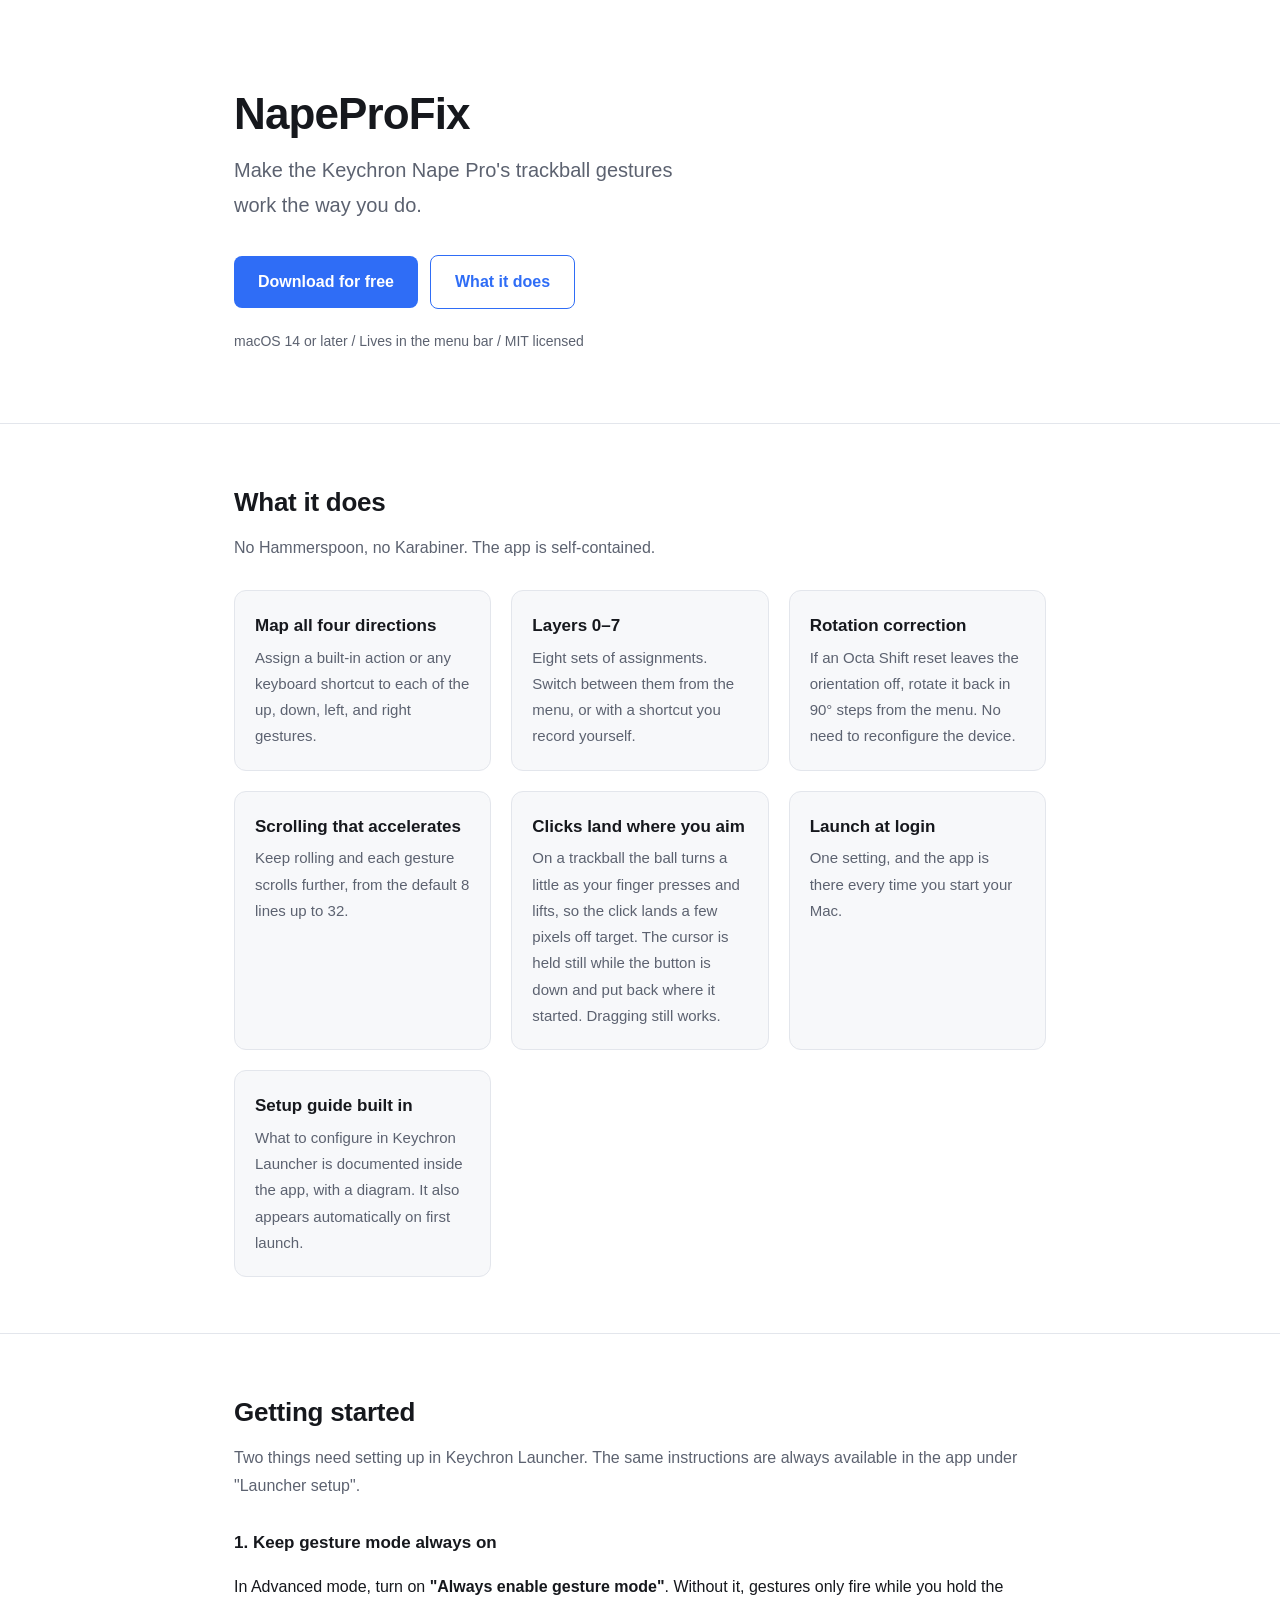
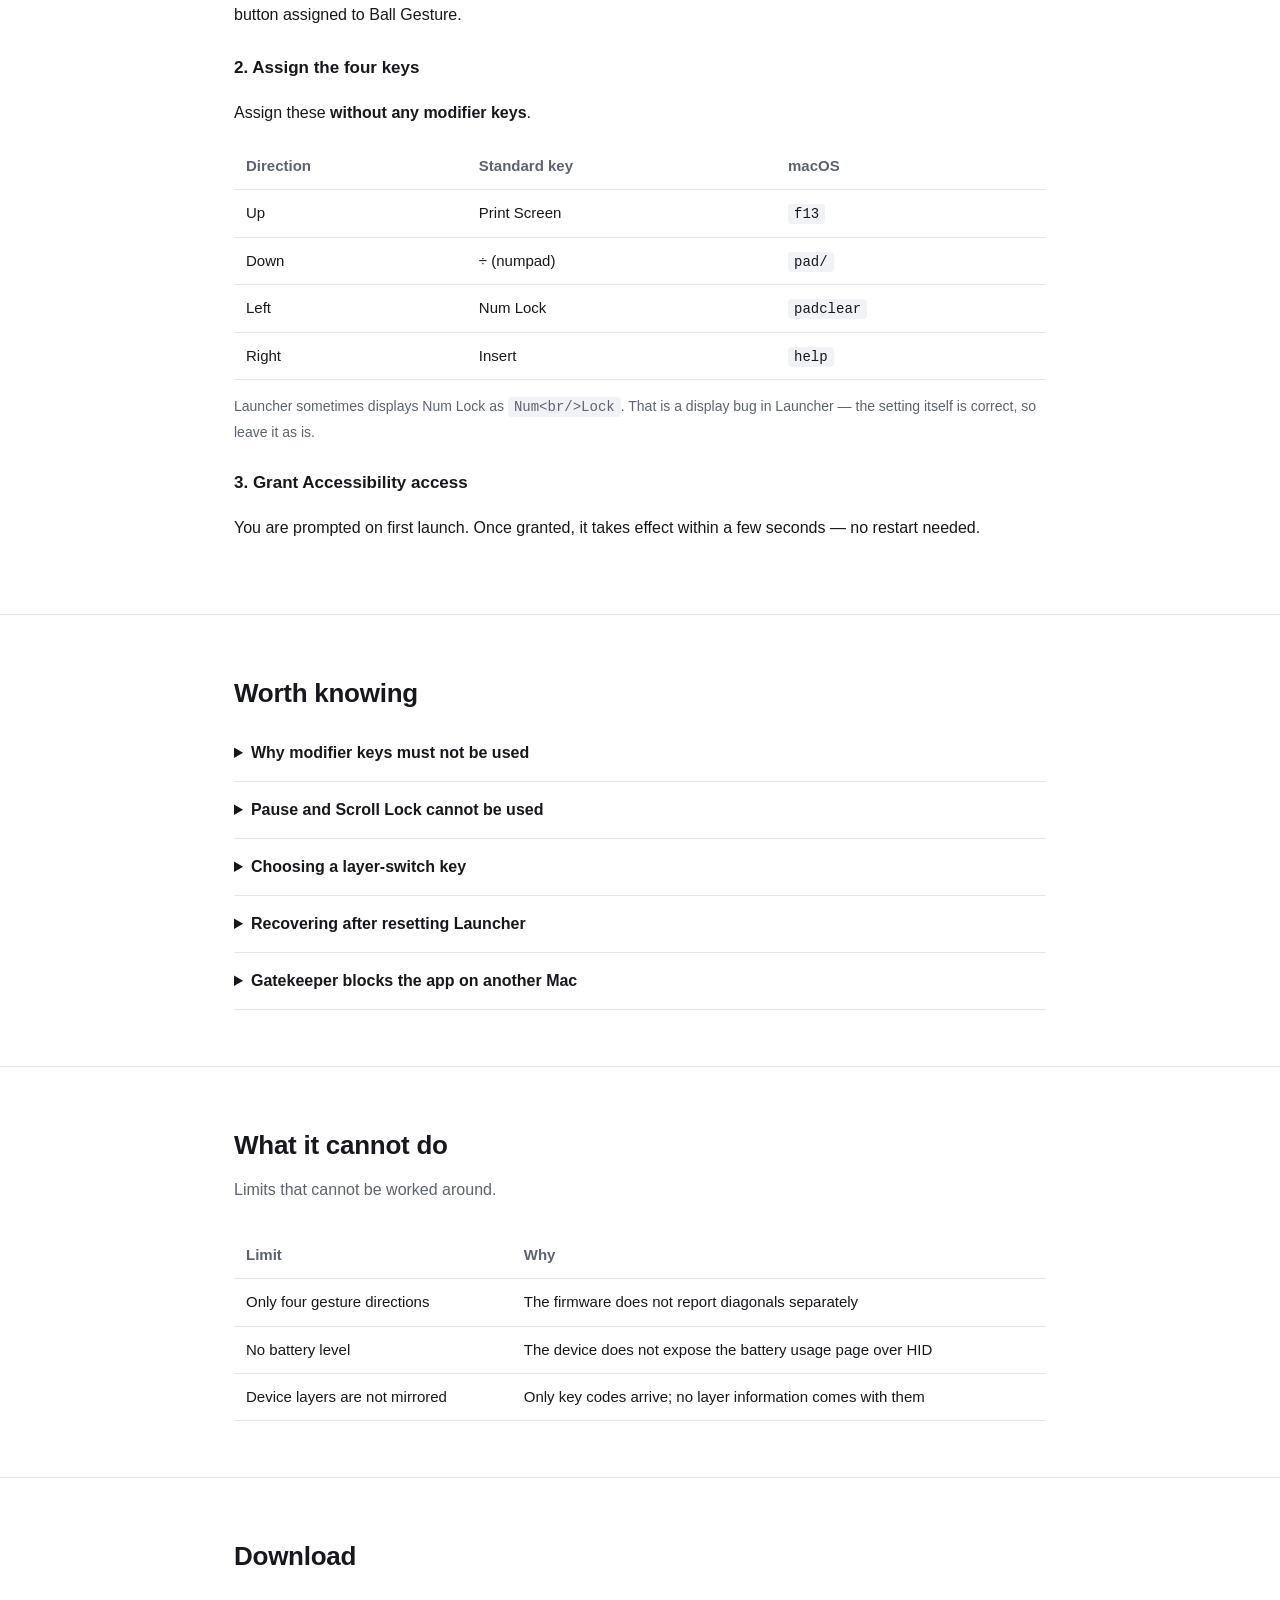
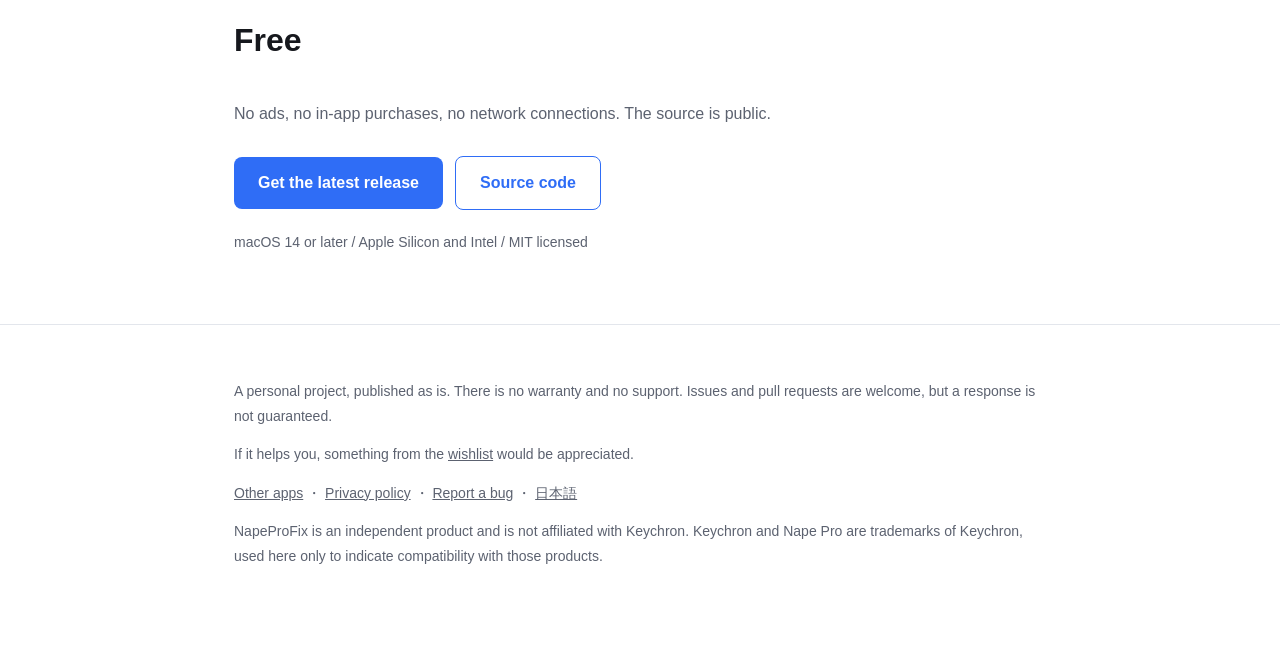
==== docs/index.en.html @ ab853819 "製品ページに クリック位置のズレ防止 を載せる Co-Authored-By: Claude Opus 5 <noreply@anthropic.com>" ====
<!doctype html>
<html lang="en">
<head>
<meta charset="utf-8">
<meta name="viewport" content="width=device-width, initial-scale=1">
<title>NapeProFix — Customize the trackball gestures on the Keychron Nape Pro</title>
<meta name="description" content="A macOS menu bar app that maps the Keychron Nape Pro's four trackball gestures to built-in actions or any keyboard shortcut. No Hammerspoon, no Karabiner. Free, ad-free, and makes no network connections.">
<link rel="canonical" href="https://napeprofix.gigowat.com/index.en.html">
<link rel="alternate" hreflang="ja" href="https://napeprofix.gigowat.com/index.ja.html">
<link rel="alternate" hreflang="en" href="https://napeprofix.gigowat.com/index.en.html">
<meta property="og:type" content="website">
<meta property="og:site_name" content="NapeProFix">
<meta property="og:title" content="NapeProFix — Customize the trackball gestures on the Keychron Nape Pro">
<meta property="og:description" content="A macOS menu bar app that maps the four trackball gestures to built-in actions or any keyboard shortcut. Self-contained.">
<meta property="og:url" content="https://napeprofix.gigowat.com/index.en.html">
<meta property="og:locale" content="en_US">
<meta name="twitter:card" content="summary">
<link rel="stylesheet" href="style.css">
</head>
<body>

<header>
  <div class="wrap">
    <h1>NapeProFix</h1>
    <p class="tagline">Make the Keychron Nape Pro's trackball gestures<br>work the way you do.</p>
    <div class="cta">
      <a class="button" href="https://github.com/jprabadi-ship-it/NapeProFix/releases/latest">Download for free</a>
      <a class="button secondary" href="#features">What it does</a>
    </div>
    <p class="note" style="margin-top:20px">macOS 14 or later / Lives in the menu bar / MIT licensed</p>
  </div>
</header>

<section id="features">
  <div class="wrap">
    <h2>What it does</h2>
    <p class="lede">No Hammerspoon, no Karabiner. The app is self-contained.</p>
    <div class="grid">
      <div class="card">
        <h3>Map all four directions</h3>
        <p>Assign a built-in action or any keyboard shortcut to each of the up, down, left, and right gestures.</p>
      </div>
      <div class="card">
        <h3>Layers 0–7</h3>
        <p>Eight sets of assignments. Switch between them from the menu, or with a shortcut you record yourself.</p>
      </div>
      <div class="card">
        <h3>Rotation correction</h3>
        <p>If an Octa Shift reset leaves the orientation off, rotate it back in 90° steps from the menu. No need to reconfigure the device.</p>
      </div>
      <div class="card">
        <h3>Scrolling that accelerates</h3>
        <p>Keep rolling and each gesture scrolls further, from the default 8 lines up to 32.</p>
      </div>
      <div class="card">
        <h3>Clicks land where you aim</h3>
        <p>On a trackball the ball turns a little as your finger presses and lifts, so the click lands a few pixels off target. The cursor is held still while the button is down and put back where it started. Dragging still works.</p>
      </div>
      <div class="card">
        <h3>Launch at login</h3>
        <p>One setting, and the app is there every time you start your Mac.</p>
      </div>
      <div class="card">
        <h3>Setup guide built in</h3>
        <p>What to configure in Keychron Launcher is documented inside the app, with a diagram. It also appears automatically on first launch.</p>
      </div>
    </div>
  </div>
</section>

<section id="setup">
  <div class="wrap">
    <h2>Getting started</h2>
    <p class="lede">Two things need setting up in Keychron Launcher. The same instructions are always available in the app under "Launcher setup".</p>

    <h3 style="margin-top:24px">1. Keep gesture mode always on</h3>
    <p>In Advanced mode, turn on <strong>"Always enable gesture mode"</strong>. Without it, gestures only fire while you hold the button assigned to Ball Gesture.</p>

    <h3 style="margin-top:24px">2. Assign the four keys</h3>
    <p>Assign these <strong>without any modifier keys</strong>.</p>
    <table>
      <tr><th>Direction</th><th>Standard key</th><th>macOS</th></tr>
      <tr><td>Up</td><td>Print Screen</td><td><code>f13</code></td></tr>
      <tr><td>Down</td><td>÷ (numpad)</td><td><code>pad/</code></td></tr>
      <tr><td>Left</td><td>Num Lock</td><td><code>padclear</code></td></tr>
      <tr><td>Right</td><td>Insert</td><td><code>help</code></td></tr>
    </table>
    <p class="note">Launcher sometimes displays Num Lock as <code>Num&lt;br/&gt;Lock</code>. That is a display bug in Launcher — the setting itself is correct, so leave it as is.</p>

    <h3 style="margin-top:24px">3. Grant Accessibility access</h3>
    <p>You are prompted on first launch. Once granted, it takes effect within a few seconds — no restart needed.</p>
  </div>
</section>

<section id="notes">
  <div class="wrap">
    <h2>Worth knowing</h2>

    <details>
      <summary>Why modifier keys must not be used</summary>
      <p>When Launcher adds a modifier, that modifier is fully pressed and released on every single gesture. Roll continuously and it behaves like Option being hammered, which makes apps misfire.</p>
      <p>The app cannot work around this. <code>flagsChanged</code> arrives before the character key, so at that moment there is no way to tell a gesture from ordinary typing, and the device cannot be identified either. The four keys above do not exist on a Mac keyboard and do nothing when pressed on their own, which is what makes them safe to use unmodified.</p>
    </details>

    <details>
      <summary>Pause and Scroll Lock cannot be used</summary>
      <p>Pause has no key code on macOS and the event disappears entirely. Scroll Lock becomes F14, which the system consumes at a low level as brightness-down on older Mac keyboards, so no app can intercept it.</p>
    </details>

    <details>
      <summary>Choosing a layer-switch key</summary>
      <p>The app cannot tell which device input came from — the event tap carries no device information. A key you register behaves the same when pressed on your keyboard directly, and that key becomes unavailable to other apps.</p>
      <p>So you have to pick a key you are willing to give up system-wide. Numpad keys such as <code>×</code> collide on a Mac with a numeric keypad; <code>⌃⌥</code> plus a letter may collide with other apps' shortcuts.</p>
      <p>The "modifier pressed on every gesture" problem is specific to gestures, which fire repeatedly as you roll. A button press happens once, so modifiers are fine for layer switching.</p>
    </details>

    <details>
      <summary>Recovering after resetting Launcher</summary>
      <p>A reset clears the gesture key assignments — and also returns the Octa Shift rotation to its default. Restoring only the keys leaves the orientation off.</p>
      <p>Rotation exists on both the device and the app, so changing one alone always leaves them mismatched. After restoring the keys, choose "Reset to 0°" in the app menu, and if it is still off, "Rotate 90°".</p>
    </details>

    <details>
      <summary>Gatekeeper blocks the app on another Mac</summary>
      <p>The app is not notarized. On macOS 15 and later, right-click → Open no longer works around this. Open System Settings → Privacy &amp; Security and press "Open Anyway" near the bottom.</p>
    </details>
  </div>
</section>

<section id="limits">
  <div class="wrap">
    <h2>What it cannot do</h2>
    <p class="lede">Limits that cannot be worked around.</p>
    <table>
      <tr><th>Limit</th><th>Why</th></tr>
      <tr><td>Only four gesture directions</td><td>The firmware does not report diagonals separately</td></tr>
      <tr><td>No battery level</td><td>The device does not expose the battery usage page over HID</td></tr>
      <tr><td>Device layers are not mirrored</td><td>Only key codes arrive; no layer information comes with them</td></tr>
    </table>
  </div>
</section>

<section id="download">
  <div class="wrap">
    <h2>Download</h2>
    <p class="price">Free</p>
    <p class="lede">No ads, no in-app purchases, no network connections. The source is public.</p>
    <div class="cta">
      <a class="button" href="https://github.com/jprabadi-ship-it/NapeProFix/releases/latest">Get the latest release</a>
      <a class="button secondary" href="https://github.com/jprabadi-ship-it/NapeProFix">Source code</a>
    </div>
    <p class="note" style="margin-top:20px">macOS 14 or later / Apple Silicon and Intel / MIT licensed</p>
  </div>
</section>

<footer>
  <div class="wrap">
    <p>
      A personal project, published as is. There is no warranty and no support.
      Issues and pull requests are welcome, but a response is not guaranteed.
    </p>
    <p>
      If it helps you, something from the <a href="https://www.amazon.co.jp/hz/wishlist/ls/WFRWJC8J65NF">wishlist</a> would be appreciated.
    </p>
    <p>
      <a href="https://gigowat.com/">Other apps</a> ・
      <a href="privacy.en.html">Privacy policy</a> ・
      <a href="https://github.com/jprabadi-ship-it/NapeProFix/issues">Report a bug</a> ・
      <a href="index.ja.html">日本語</a>
    </p>
    <p class="note">
      NapeProFix is an independent product and is not affiliated with Keychron.
      Keychron and Nape Pro are trademarks of Keychron, used here only to
      indicate compatibility with those products.
    </p>
  </div>
</footer>

</body>
</html>
---- docs/style.css ----
:root {
  --bg: #ffffff; --fg: #16181d; --muted: #5c6270; --line: #e3e6ec;
  --accent: #2f6df6; --card: #f7f8fa; --code: #f0f2f6;
}
@media (prefers-color-scheme: dark) {
  :root {
    --bg: #0f1115; --fg: #e8eaf0; --muted: #9aa2b1; --line: #262a33;
    --accent: #6f9bff; --card: #161a21; --code: #1b1f27;
  }
}
* { box-sizing: border-box; }
body {
  margin: 0; background: var(--bg); color: var(--fg);
  font: 16px/1.75 -apple-system, BlinkMacSystemFont, "Hiragino Sans", "Noto Sans JP", "Segoe UI", sans-serif;
  -webkit-font-smoothing: antialiased;
}
.wrap { max-width: 860px; margin: 0 auto; padding: 0 24px; }
header { padding: 88px 0 56px; border-bottom: 1px solid var(--line); }
h1 { font-size: 44px; line-height: 1.2; margin: 0 0 12px; letter-spacing: -0.02em; }
.tagline { font-size: 20px; color: var(--muted); margin: 0 0 32px; }
.cta { display: flex; gap: 12px; flex-wrap: wrap; align-items: center; }
.button {
  display: inline-block; background: var(--accent); color: #fff; text-decoration: none;
  padding: 12px 24px; border-radius: 8px; font-weight: 600;
}
.button.secondary { background: transparent; color: var(--accent); border: 1px solid var(--accent); }
.note { font-size: 14px; color: var(--muted); }
section { padding: 56px 0; border-bottom: 1px solid var(--line); }
h2 { font-size: 26px; margin: 0 0 8px; letter-spacing: -0.01em; }
h3 { font-size: 17px; margin: 0 0 4px; }
.lede { color: var(--muted); margin: 0 0 28px; }
.grid { display: grid; grid-template-columns: repeat(auto-fit, minmax(240px, 1fr)); gap: 20px; }
.card { background: var(--card); border: 1px solid var(--line); border-radius: 12px; padding: 20px; }
.card p { margin: 0; color: var(--muted); font-size: 15px; }
table { width: 100%; border-collapse: collapse; font-size: 15px; }
th, td { text-align: left; padding: 10px 12px; border-bottom: 1px solid var(--line); vertical-align: top; }
th { color: var(--muted); font-weight: 600; }
code { background: var(--code); padding: 2px 6px; border-radius: 4px; font-size: 14px; }
details { border-bottom: 1px solid var(--line); padding: 14px 0; }
details summary { cursor: pointer; font-weight: 600; }
details p { color: var(--muted); margin: 10px 0 0; }
footer { padding: 40px 0 72px; color: var(--muted); font-size: 14px; }
footer a { color: var(--muted); }
a { color: var(--accent); }
.price { font-size: 32px; font-weight: 700; }

/* Long-form pages such as the privacy policy */
.doc { padding: 64px 0 40px; }
.doc h1 { font-size: 34px; }
.doc h2 { font-size: 22px; margin: 40px 0 8px; }
.doc p, .doc li { color: var(--fg); }
.doc table { margin: 16px 0; }
.doc hr { border: 0; border-top: 1px solid var(--line); margin: 40px 0 24px; }
.doc .updated { color: var(--muted); font-size: 14px; margin-top: -4px; }
.back { display: inline-block; margin-bottom: 24px; font-size: 14px; }

@media (max-width: 600px) {
  header { padding: 56px 0 40px; }
  h1 { font-size: 34px; }
  .tagline { font-size: 18px; }
  section { padding: 40px 0; }
}
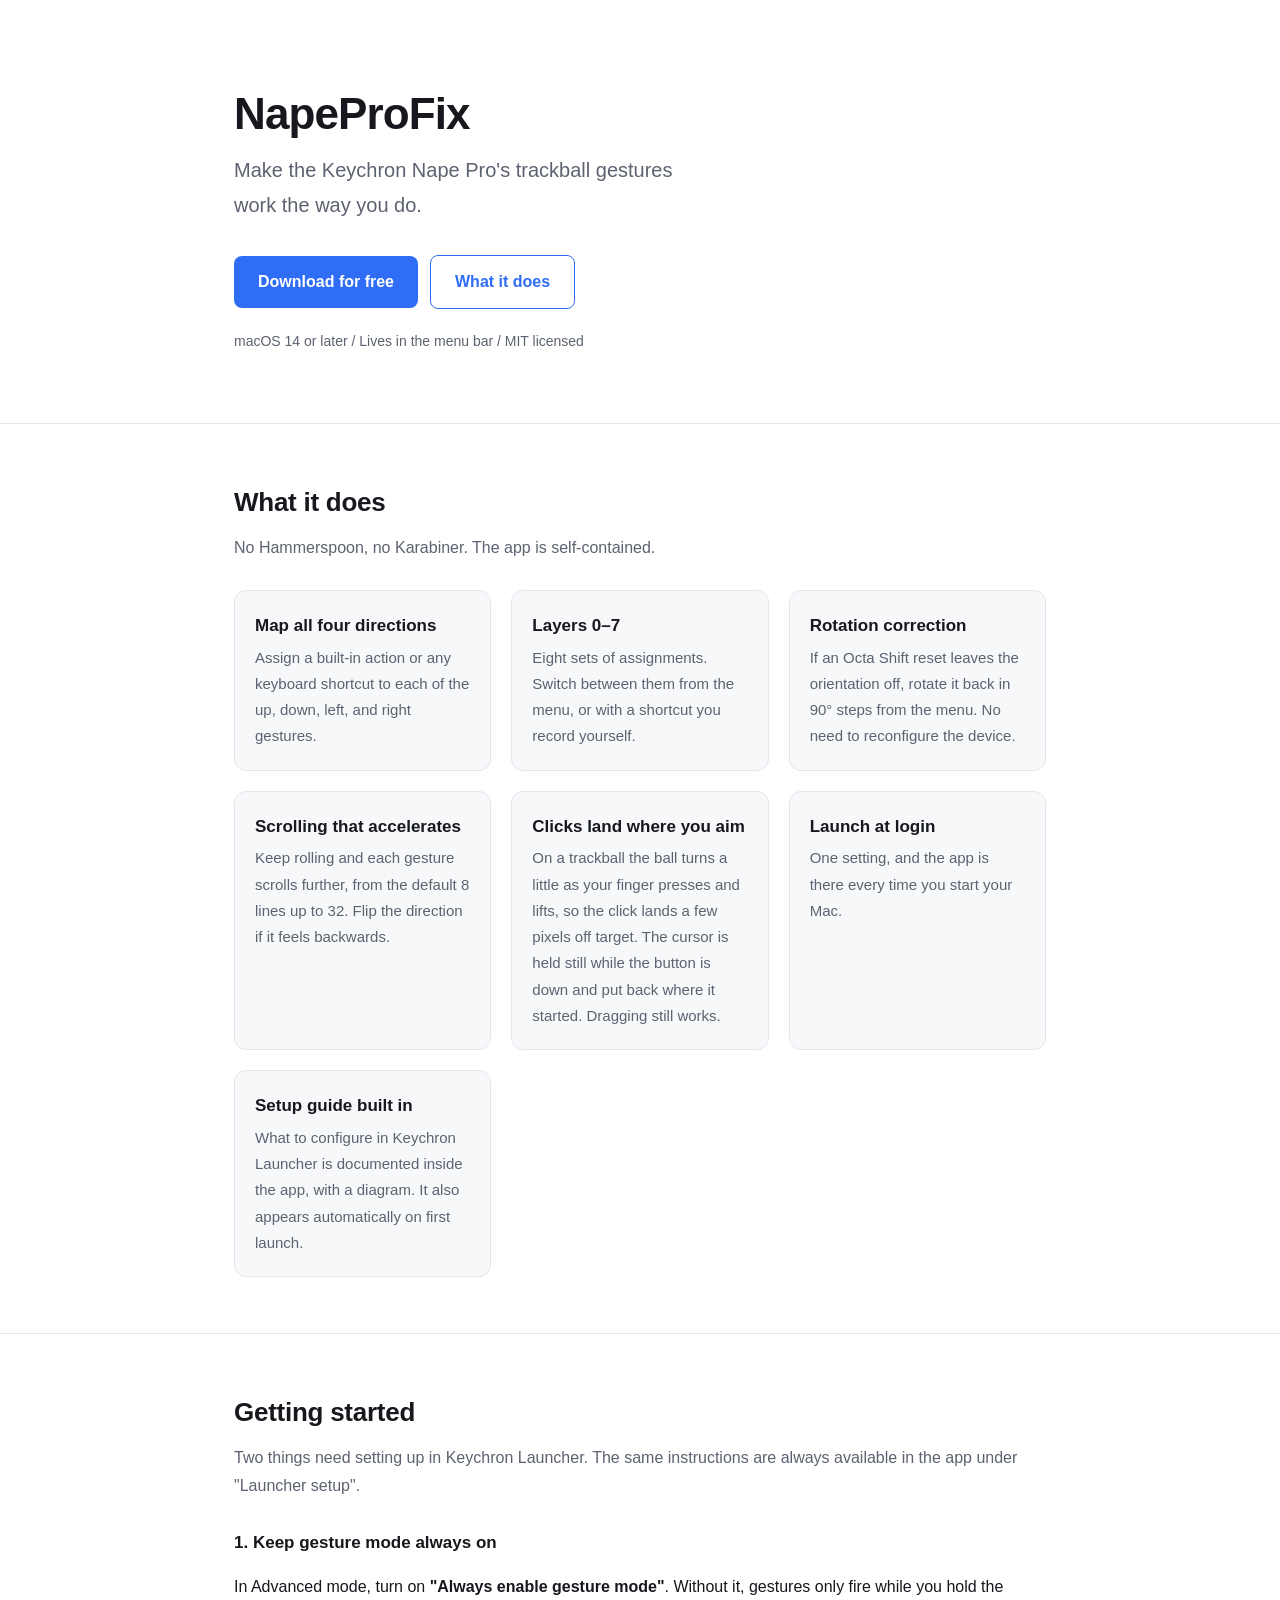
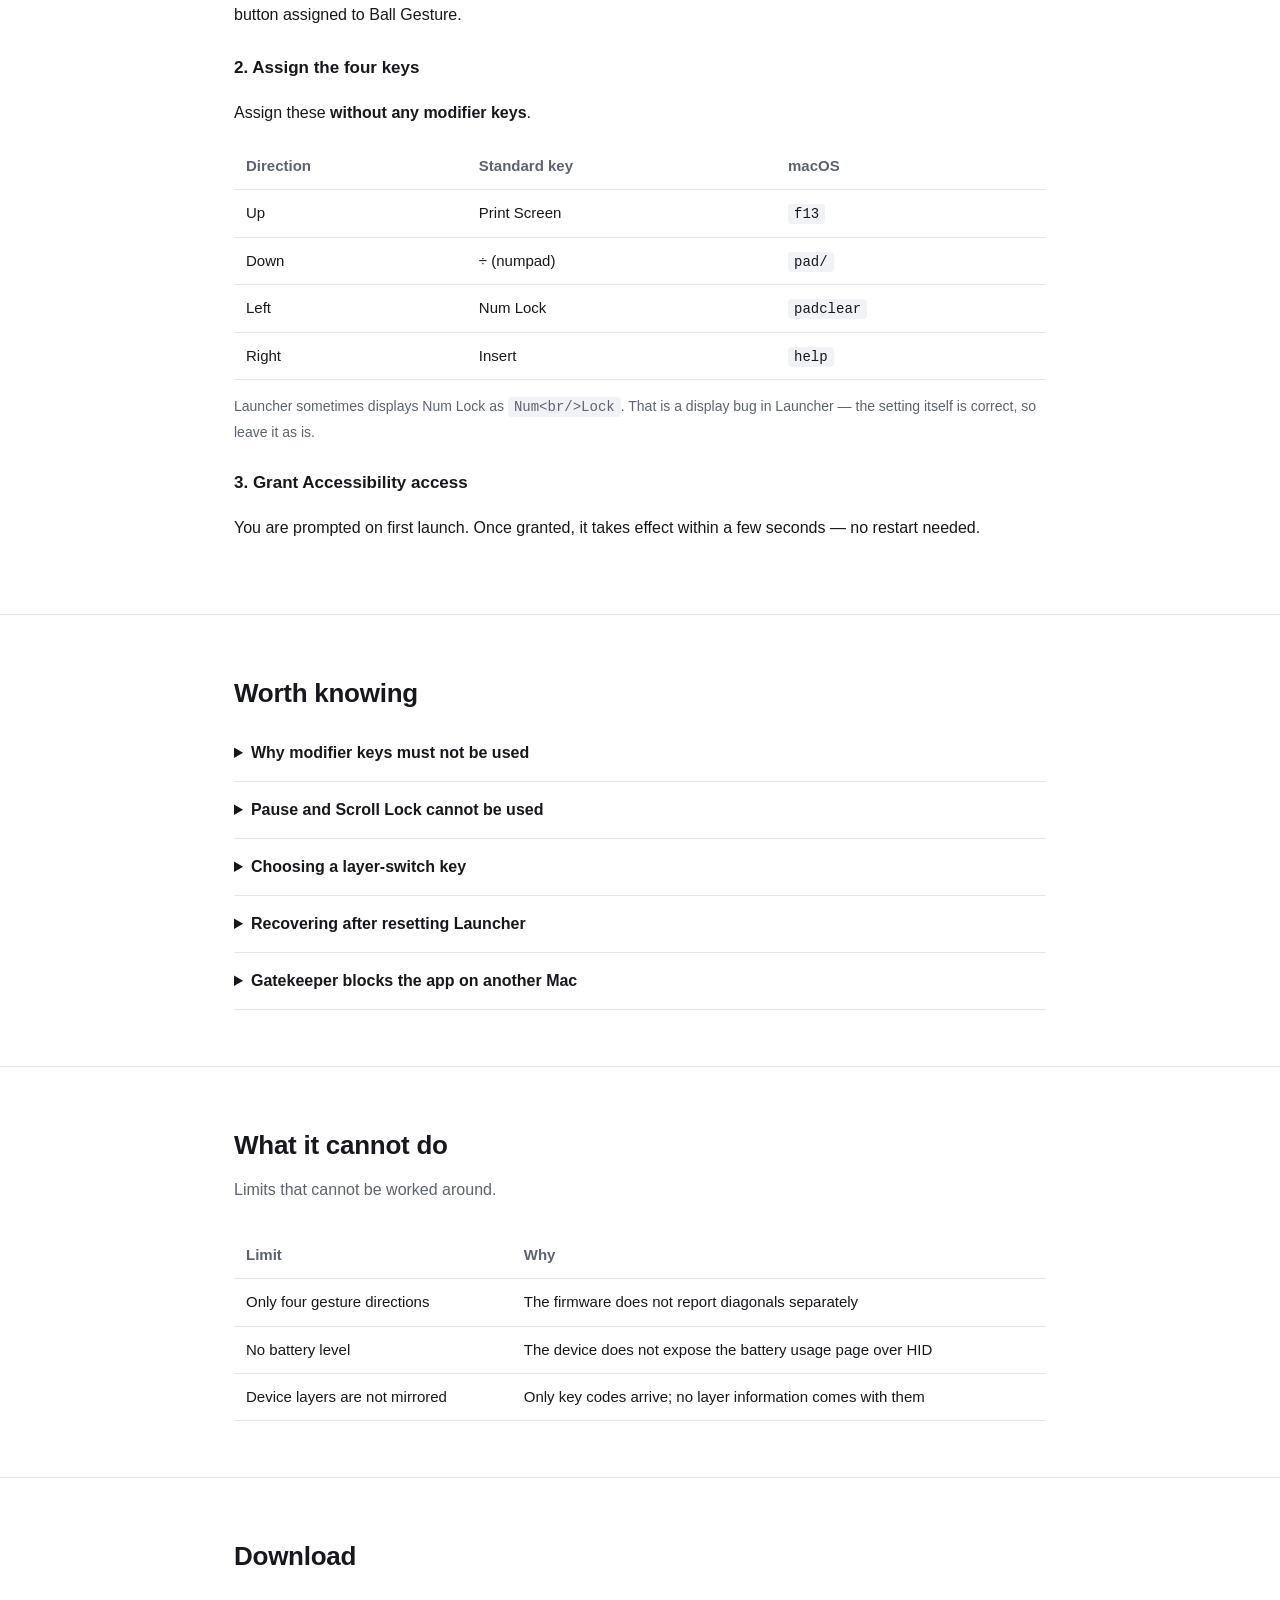
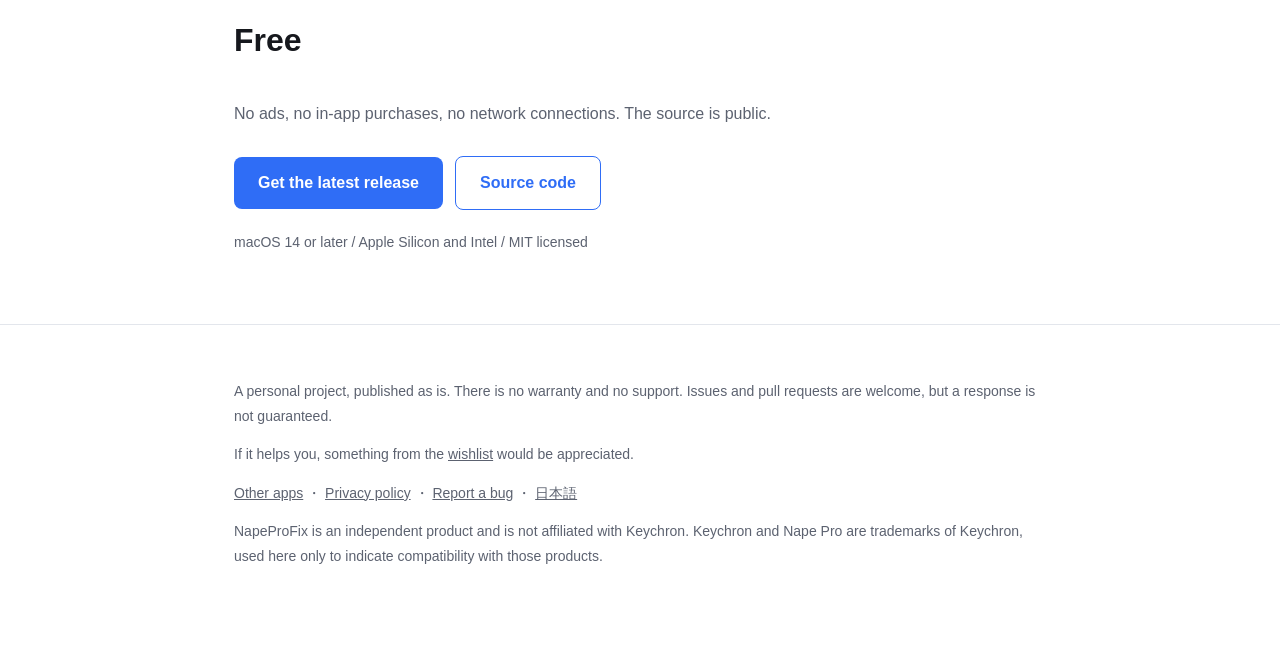
==== commit 0545f107: "スクロールの向きを反転できるようにする (1.2.0) 上に転がして下へ動く場合に、システム全体の設定を変えずに直せるようにする。 このアプリのジェスチャにだけ効くので、macOS のナチュラルなスク" ====
--- a/docs/index.en.html
+++ b/docs/index.en.html
@@ -50,7 +50,7 @@
       </div>
       <div class="card">
         <h3>Scrolling that accelerates</h3>
-        <p>Keep rolling and each gesture scrolls further, from the default 8 lines up to 32.</p>
+        <p>Keep rolling and each gesture scrolls further, from the default 8 lines up to 32. Flip the direction if it feels backwards.</p>
       </div>
       <div class="card">
         <h3>Clicks land where you aim</h3>
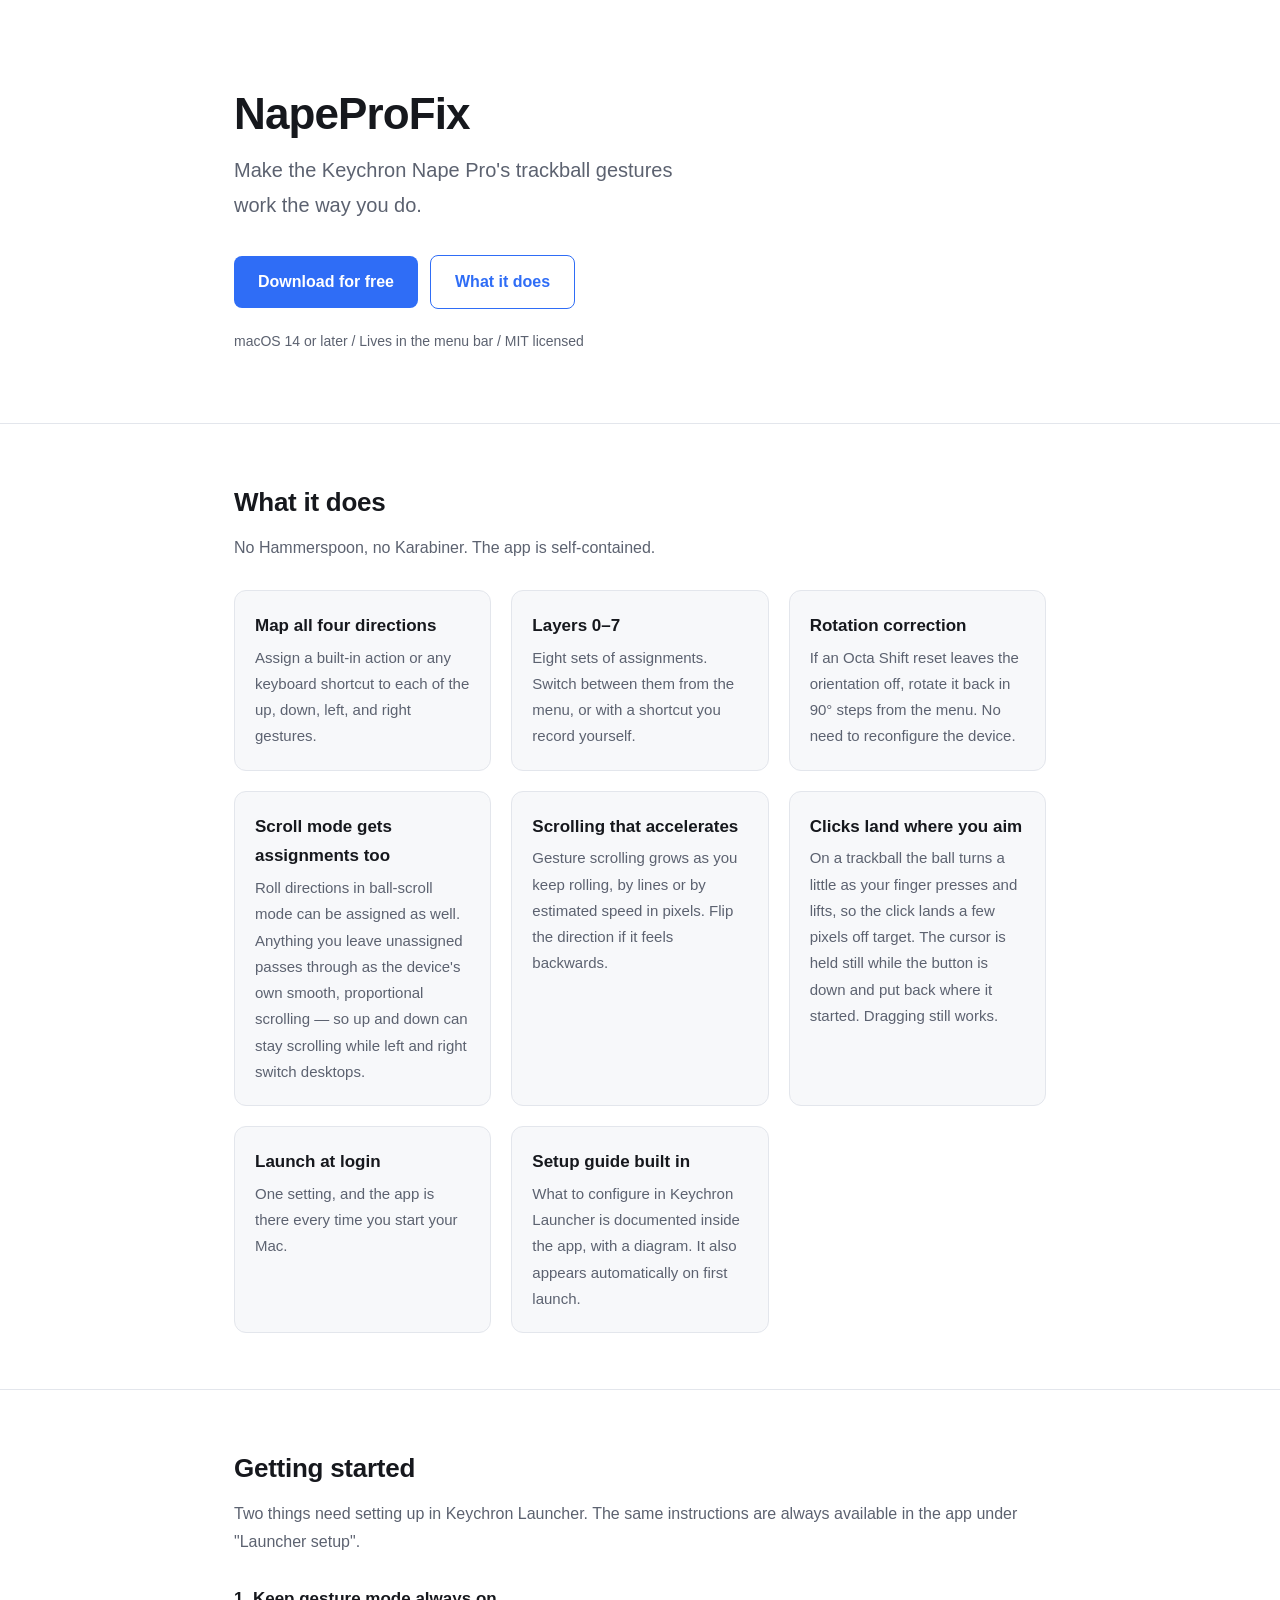
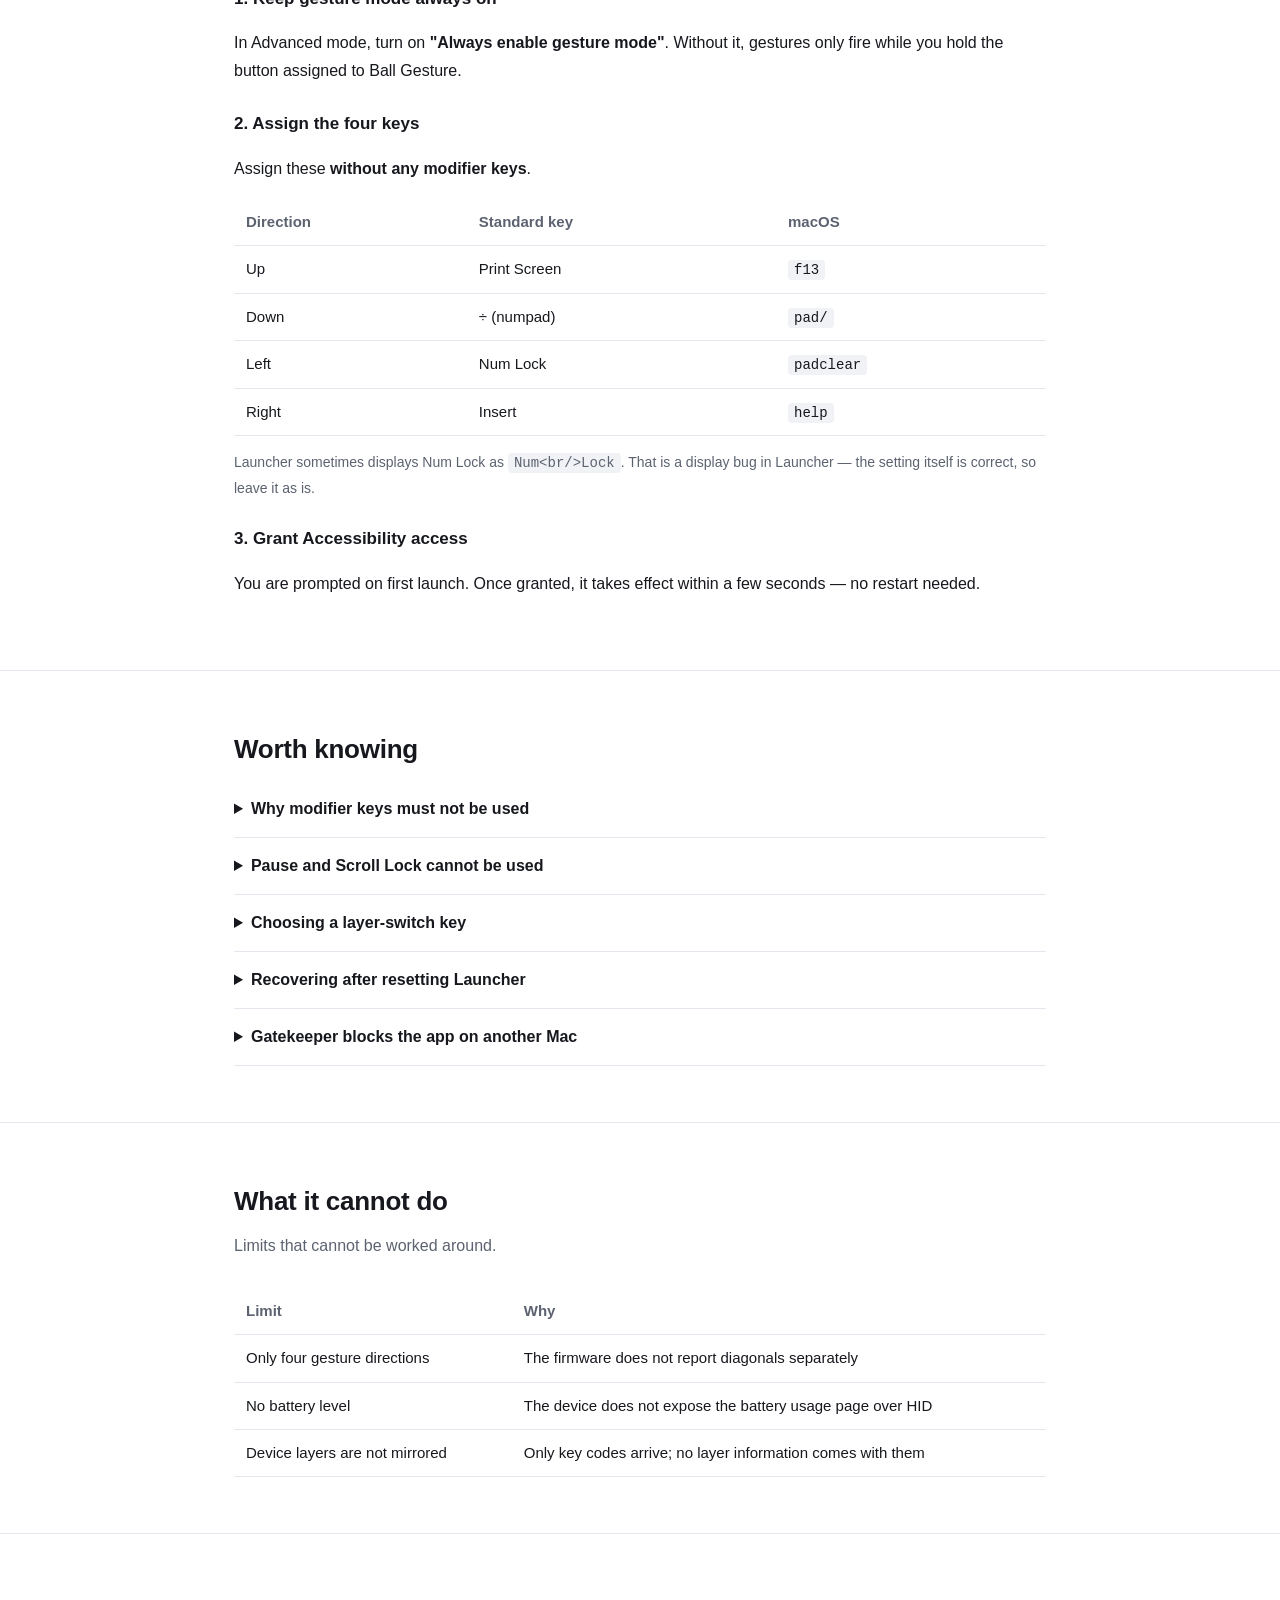
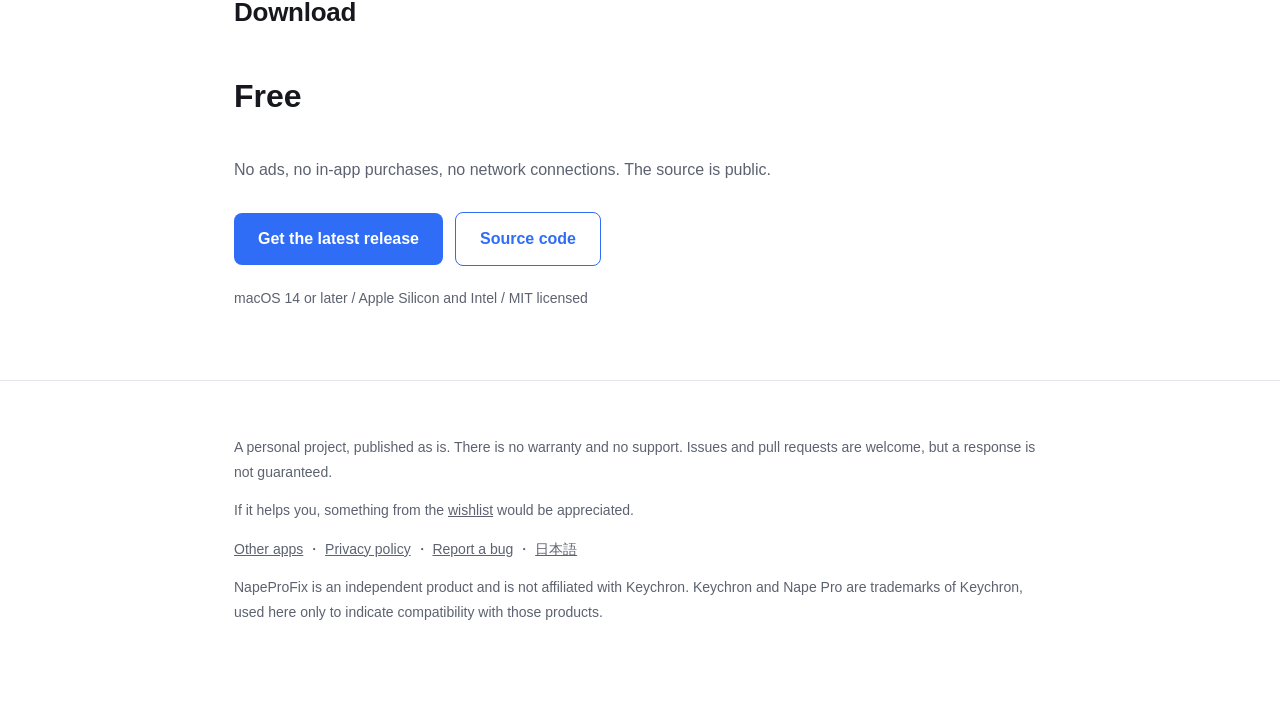
==== commit 2fe89268: "イベント経路のリークを止め、スクロールモードにも割り当てを持たせる (1.5.1) 使い続けるほどポインタが重くなり残像が出ていた。タップ用スレッドで CFRunLoopRun() を直接回すと au" ====
--- a/docs/index.en.html
+++ b/docs/index.en.html
@@ -49,8 +49,12 @@
         <p>If an Octa Shift reset leaves the orientation off, rotate it back in 90° steps from the menu. No need to reconfigure the device.</p>
       </div>
       <div class="card">
+        <h3>Scroll mode gets assignments too</h3>
+        <p>Roll directions in ball-scroll mode can be assigned as well. Anything you leave unassigned passes through as the device's own smooth, proportional scrolling — so up and down can stay scrolling while left and right switch desktops.</p>
+      </div>
+      <div class="card">
         <h3>Scrolling that accelerates</h3>
-        <p>Keep rolling and each gesture scrolls further, from the default 8 lines up to 32. Flip the direction if it feels backwards.</p>
+        <p>Gesture scrolling grows as you keep rolling, by lines or by estimated speed in pixels. Flip the direction if it feels backwards.</p>
       </div>
       <div class="card">
         <h3>Clicks land where you aim</h3>
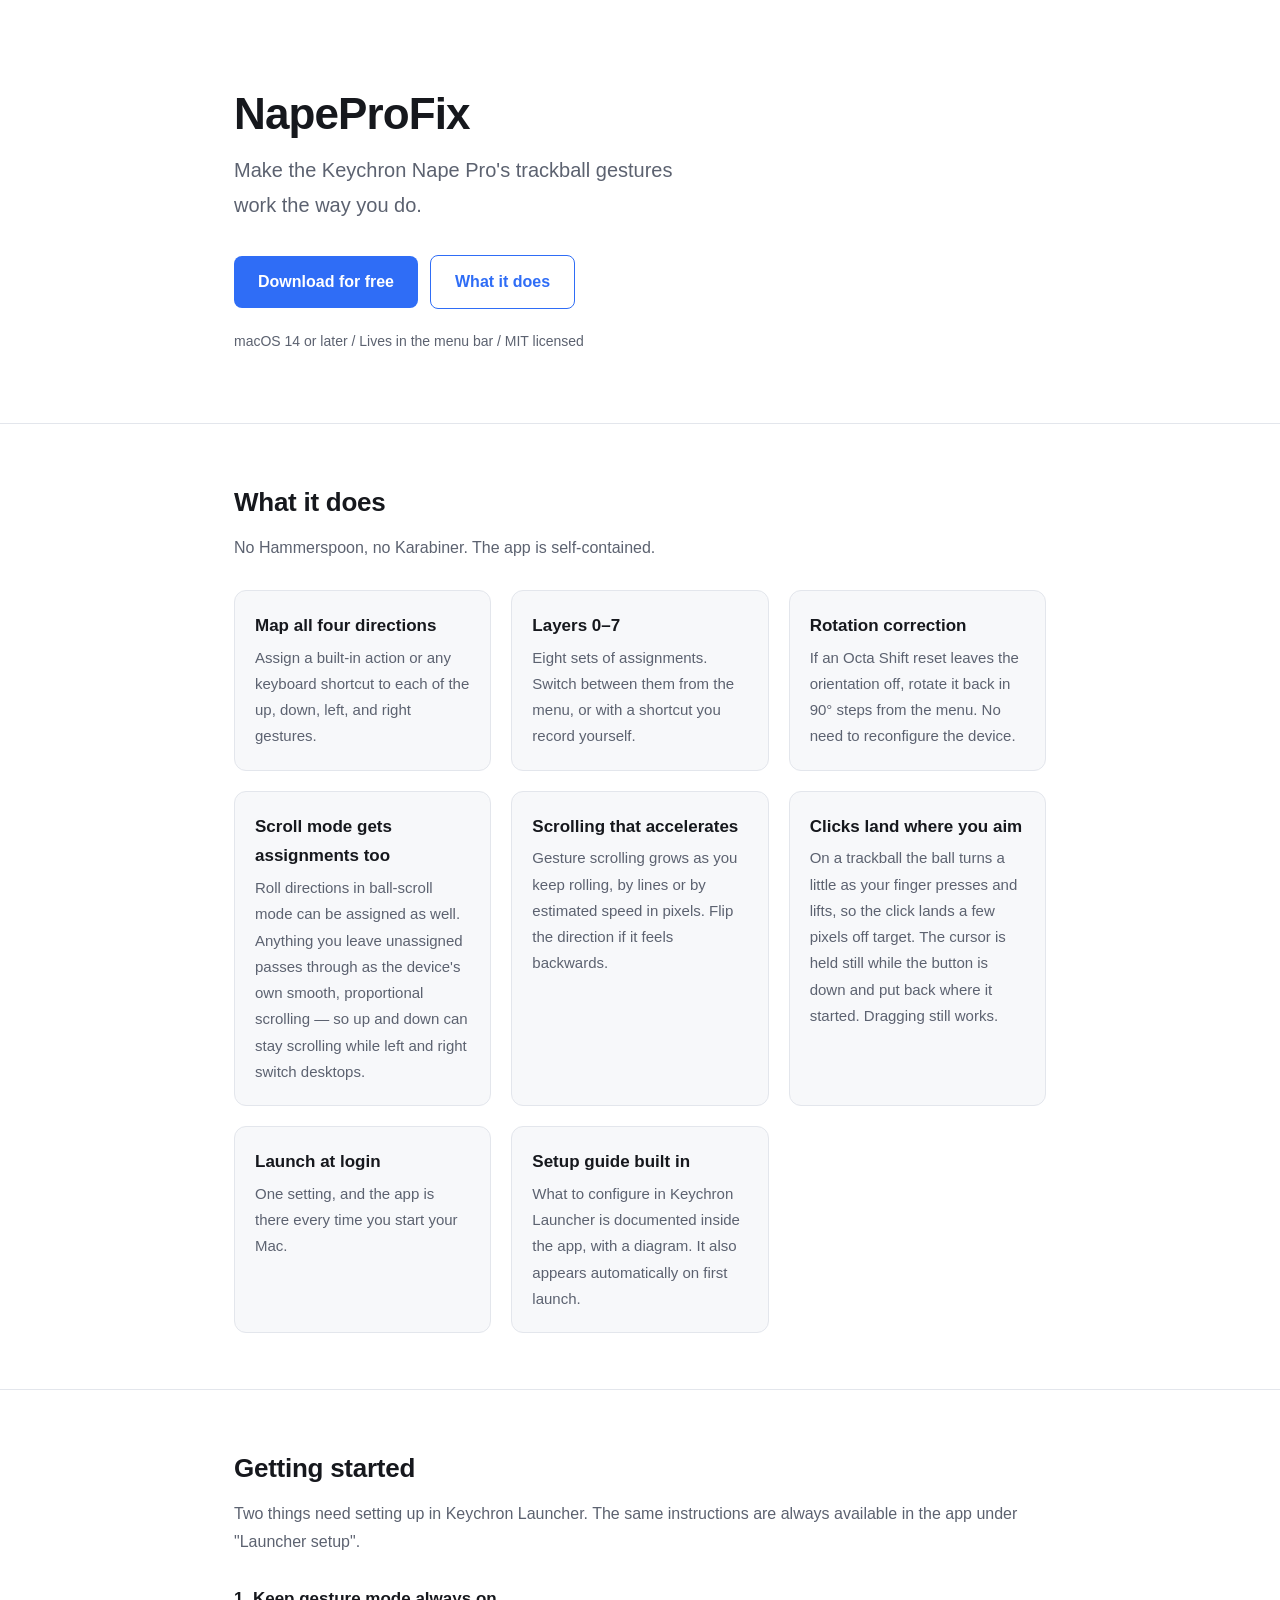
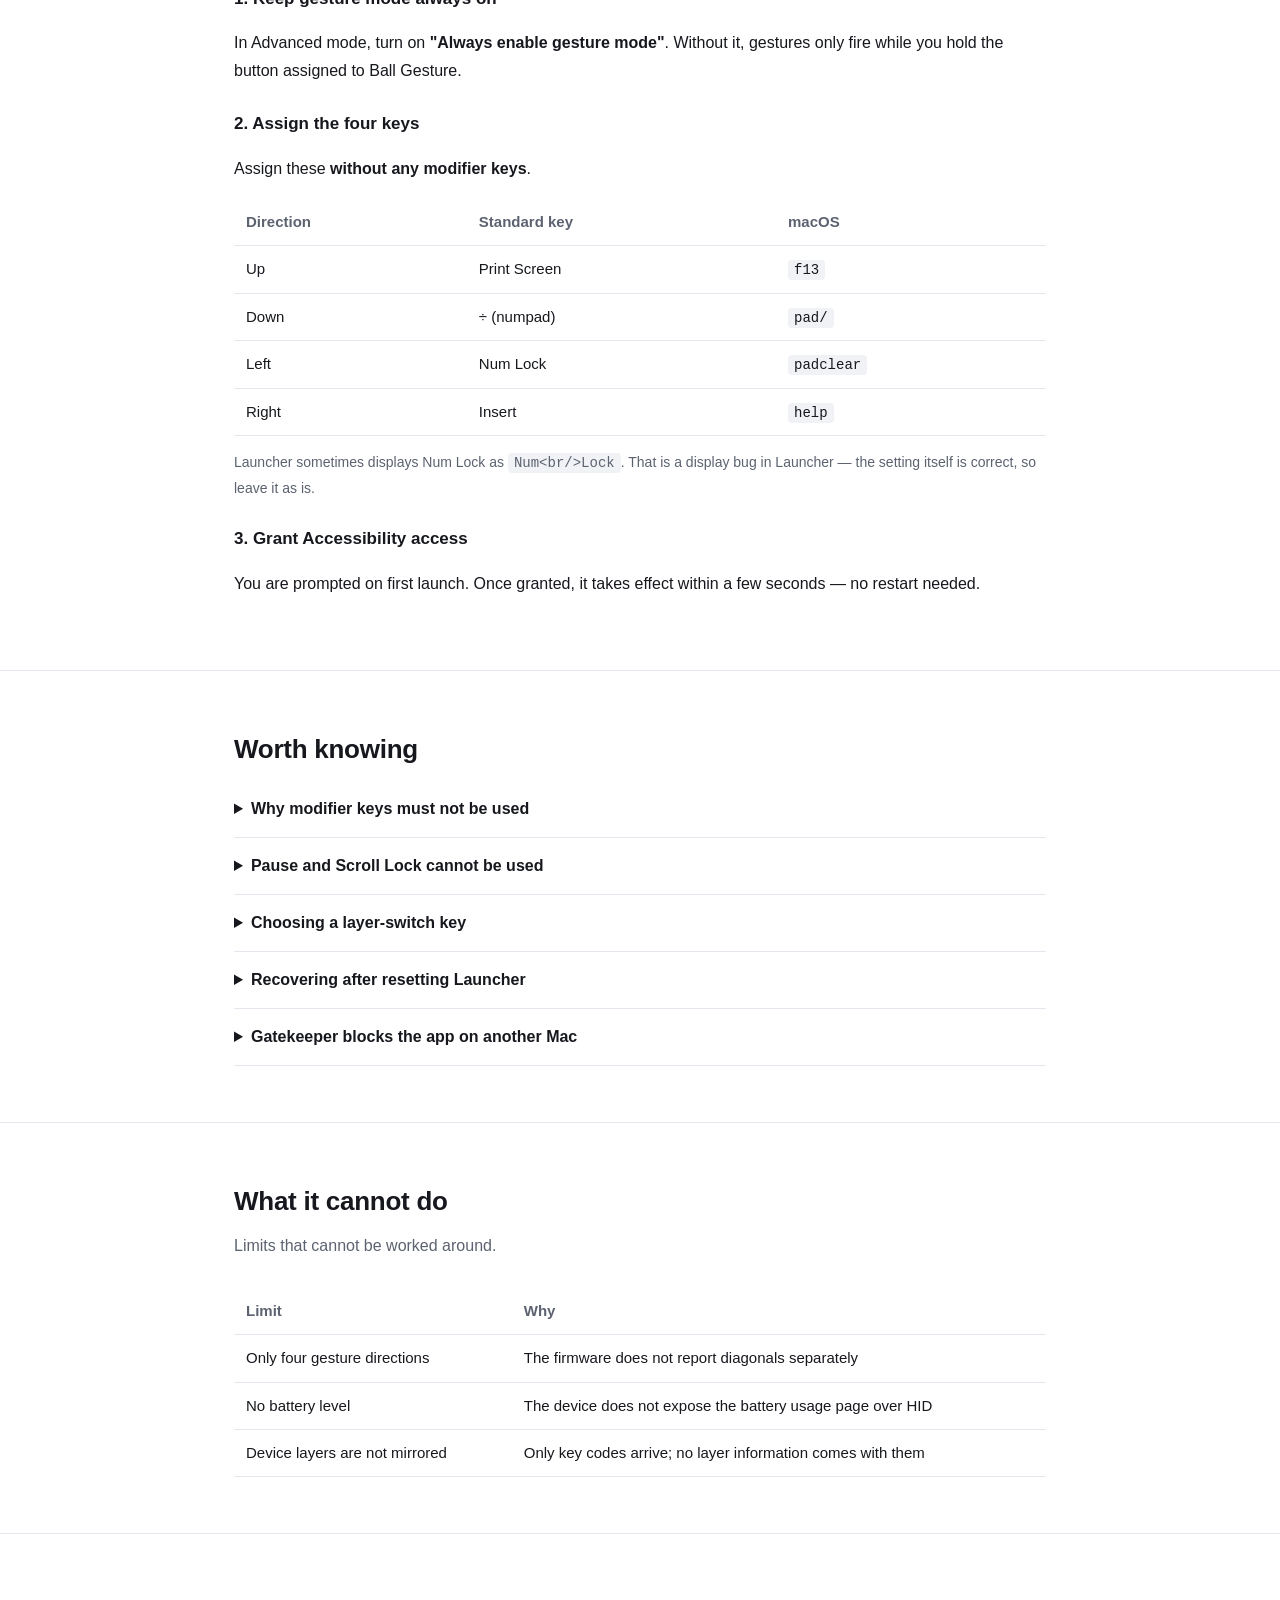
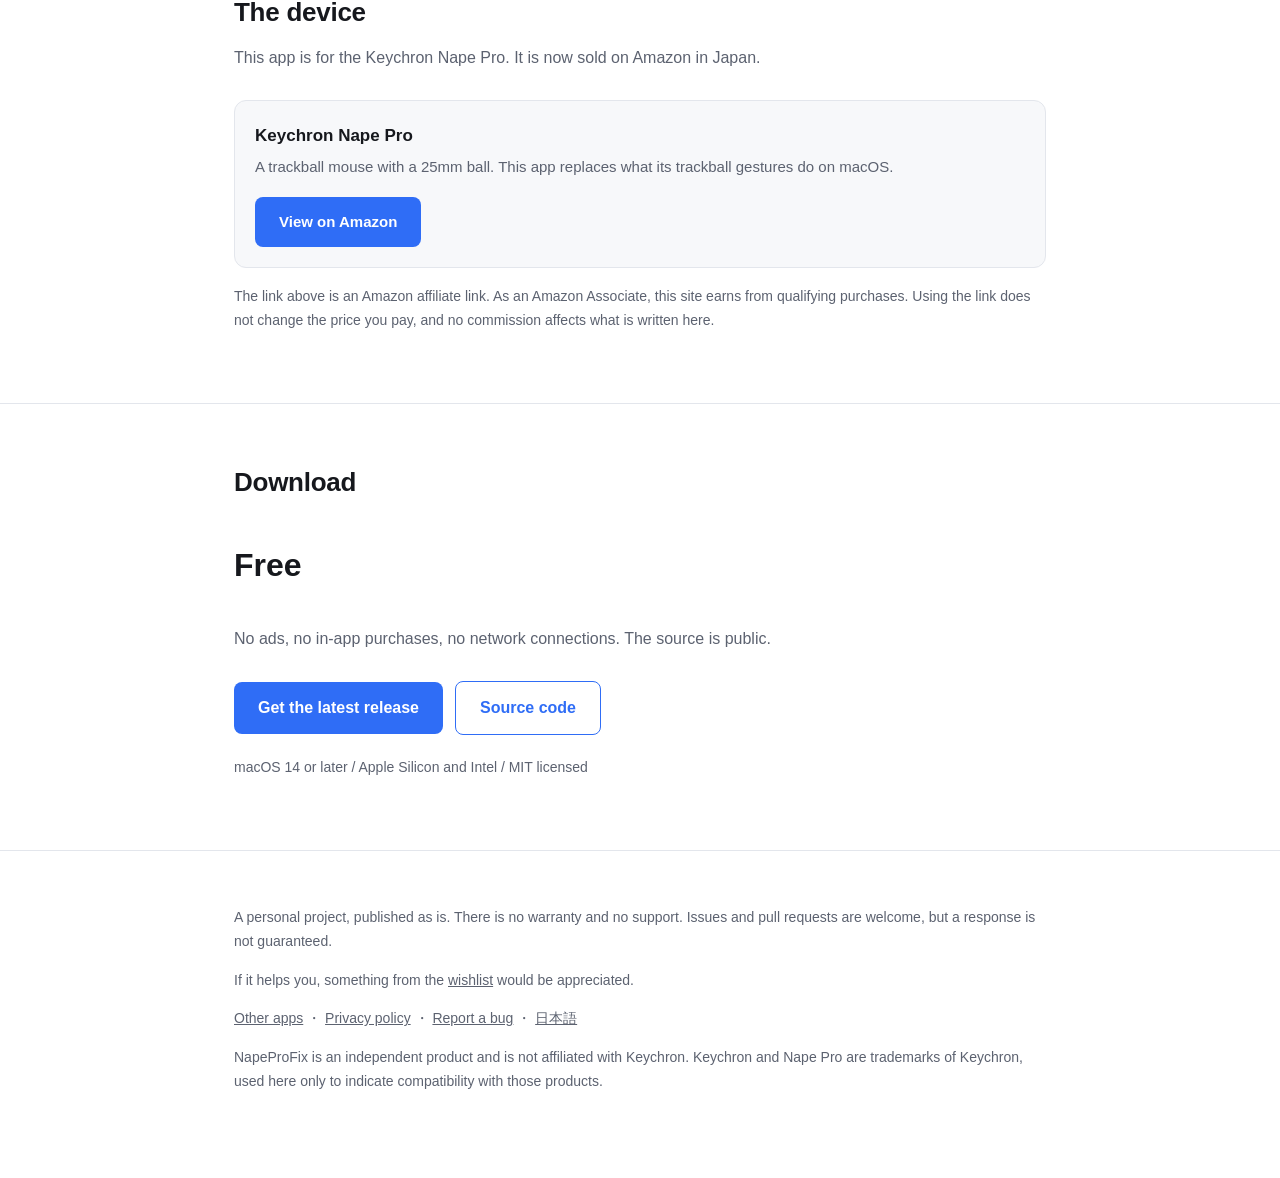
==== commit ae0d0e2e: "対応デバイスの購入導線を製品ページに置く Nape Pro が Amazon でも扱われるようになった。アプリだけ見つけても 本体が手に入らなければ意味がないので、ダウンロードの手前に置く。  アフィ" ====
--- a/docs/index.en.html
+++ b/docs/index.en.html
@@ -144,6 +144,19 @@
   </div>
 </section>
 
+<section id="device">
+  <div class="wrap">
+    <h2>The device</h2>
+    <p class="lede">This app is for the Keychron Nape Pro. It is now sold on Amazon in Japan.</p>
+    <div class="card">
+      <h3>Keychron Nape Pro</h3>
+      <p>A trackball mouse with a 25mm ball. This app replaces what its trackball gestures do on macOS.</p>
+      <p style="margin-top:16px"><a class="button" href="https://www.amazon.co.jp/dp/B0GRTXGV6C?tag=assoc2004-22">View on Amazon</a></p>
+    </div>
+    <p class="note" style="margin-top:16px">The link above is an Amazon affiliate link. As an Amazon Associate, this site earns from qualifying purchases. Using the link does not change the price you pay, and no commission affects what is written here.</p>
+  </div>
+</section>
+
 <section id="download">
   <div class="wrap">
     <h2>Download</h2>
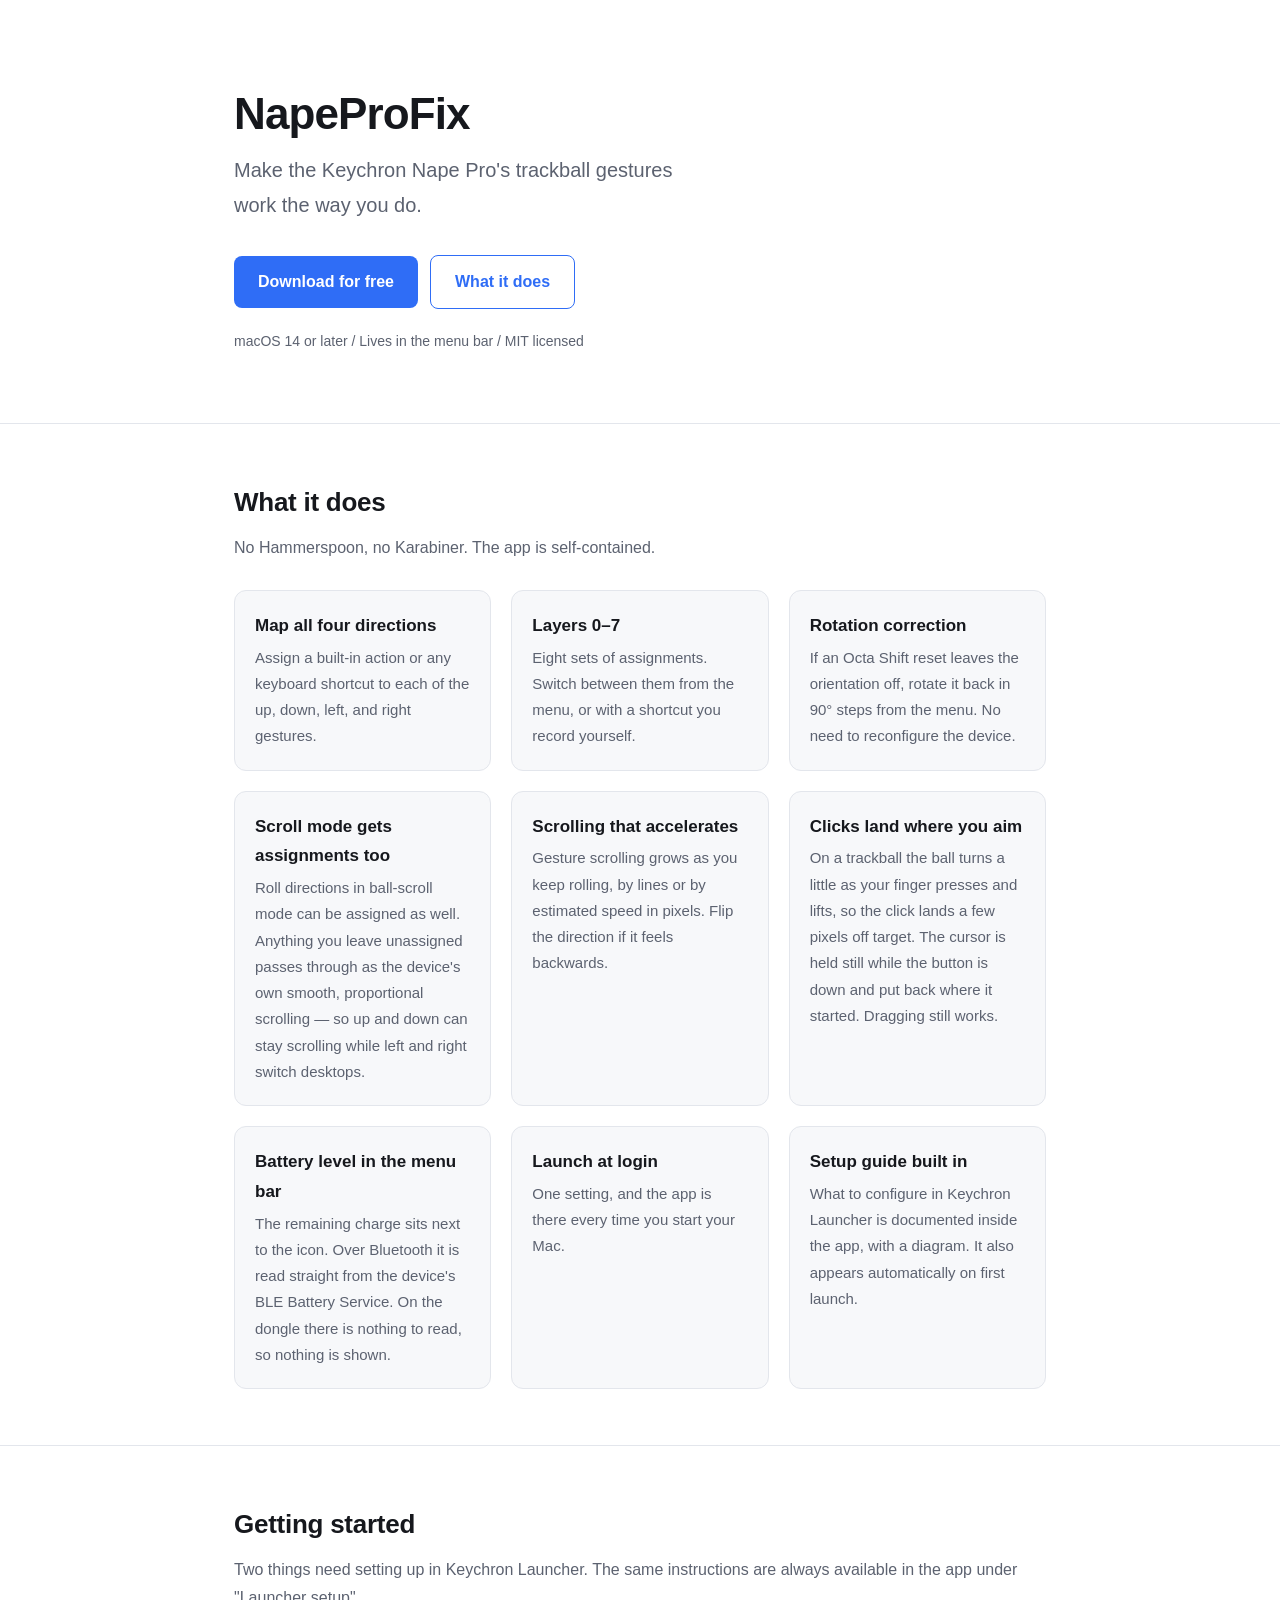
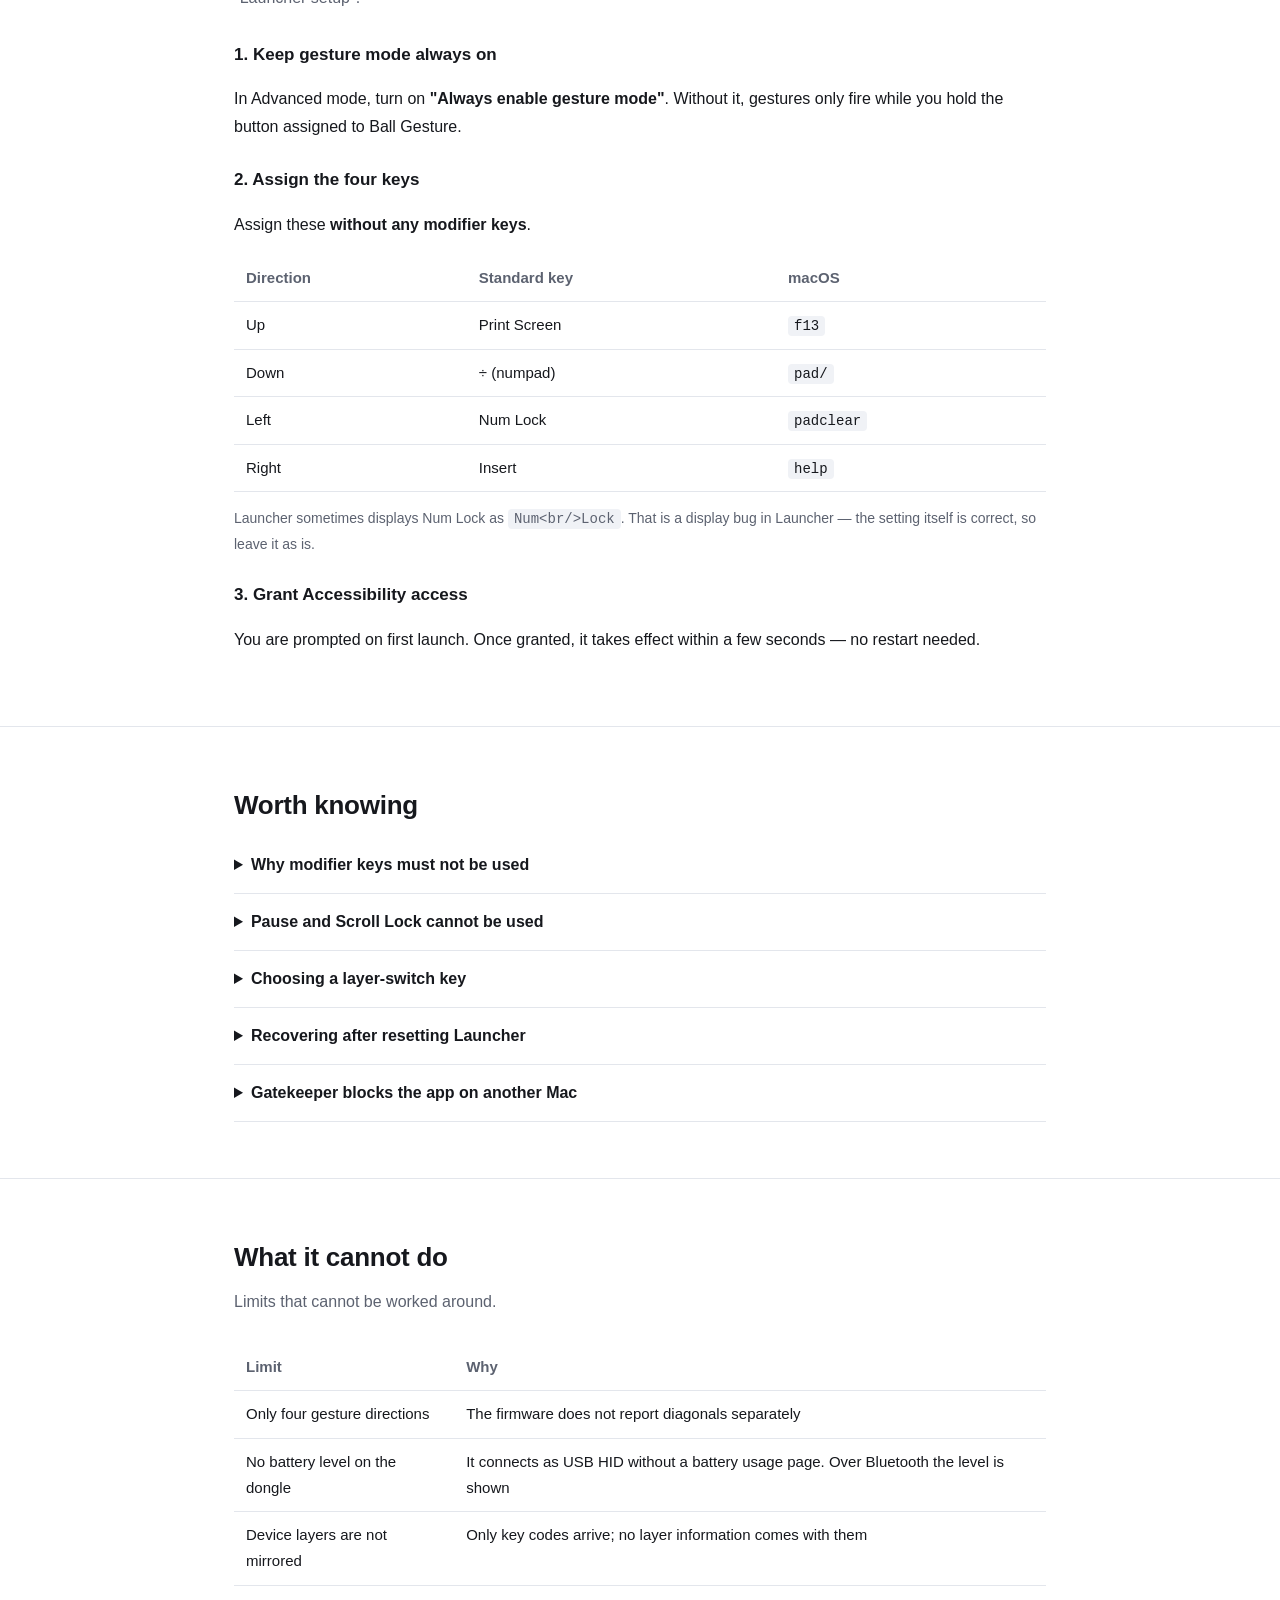
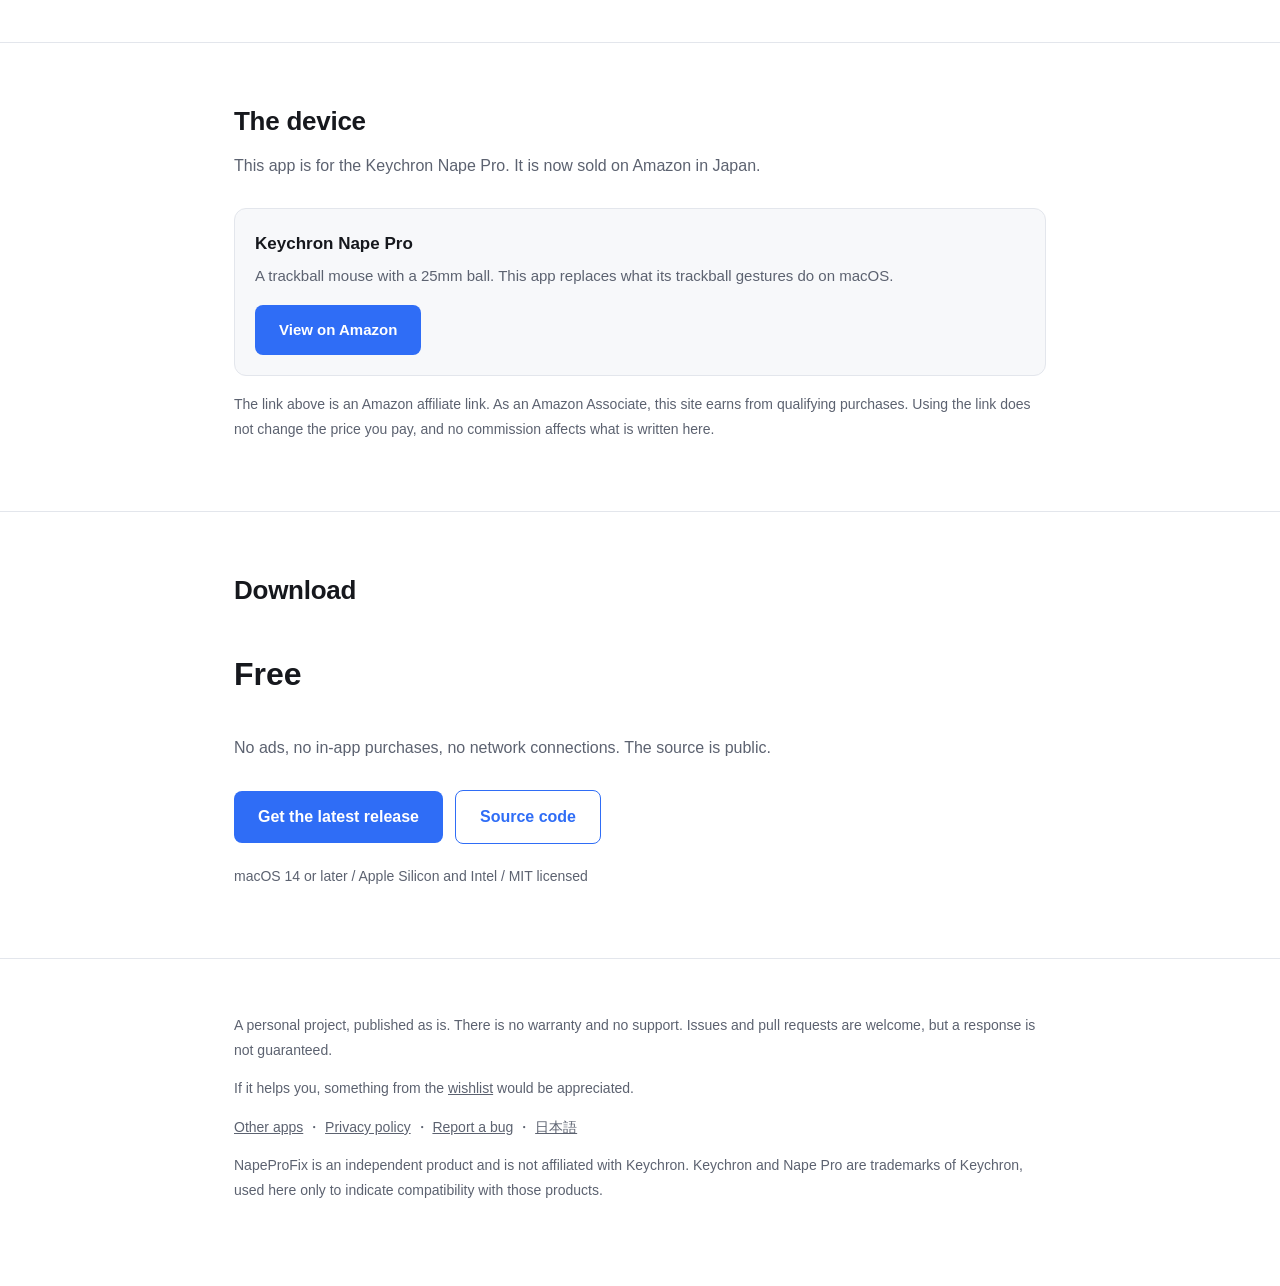
==== commit e2bb2208: "電池残量をメニューバーに表示する (1.6.0) Bluetooth 接続時に BLE の Battery Service (0x180F/0x2A19) を CoreBluetooth で直接読む。" ====
--- a/docs/index.en.html
+++ b/docs/index.en.html
@@ -61,6 +61,10 @@
         <p>On a trackball the ball turns a little as your finger presses and lifts, so the click lands a few pixels off target. The cursor is held still while the button is down and put back where it started. Dragging still works.</p>
       </div>
       <div class="card">
+        <h3>Battery level in the menu bar</h3>
+        <p>The remaining charge sits next to the icon. Over Bluetooth it is read straight from the device's BLE Battery Service. On the dongle there is nothing to read, so nothing is shown.</p>
+      </div>
+      <div class="card">
         <h3>Launch at login</h3>
         <p>One setting, and the app is there every time you start your Mac.</p>
       </div>
@@ -138,7 +142,7 @@
     <table>
       <tr><th>Limit</th><th>Why</th></tr>
       <tr><td>Only four gesture directions</td><td>The firmware does not report diagonals separately</td></tr>
-      <tr><td>No battery level</td><td>The device does not expose the battery usage page over HID</td></tr>
+      <tr><td>No battery level on the dongle</td><td>It connects as USB HID without a battery usage page. Over Bluetooth the level is shown</td></tr>
       <tr><td>Device layers are not mirrored</td><td>Only key codes arrive; no layer information comes with them</td></tr>
     </table>
   </div>
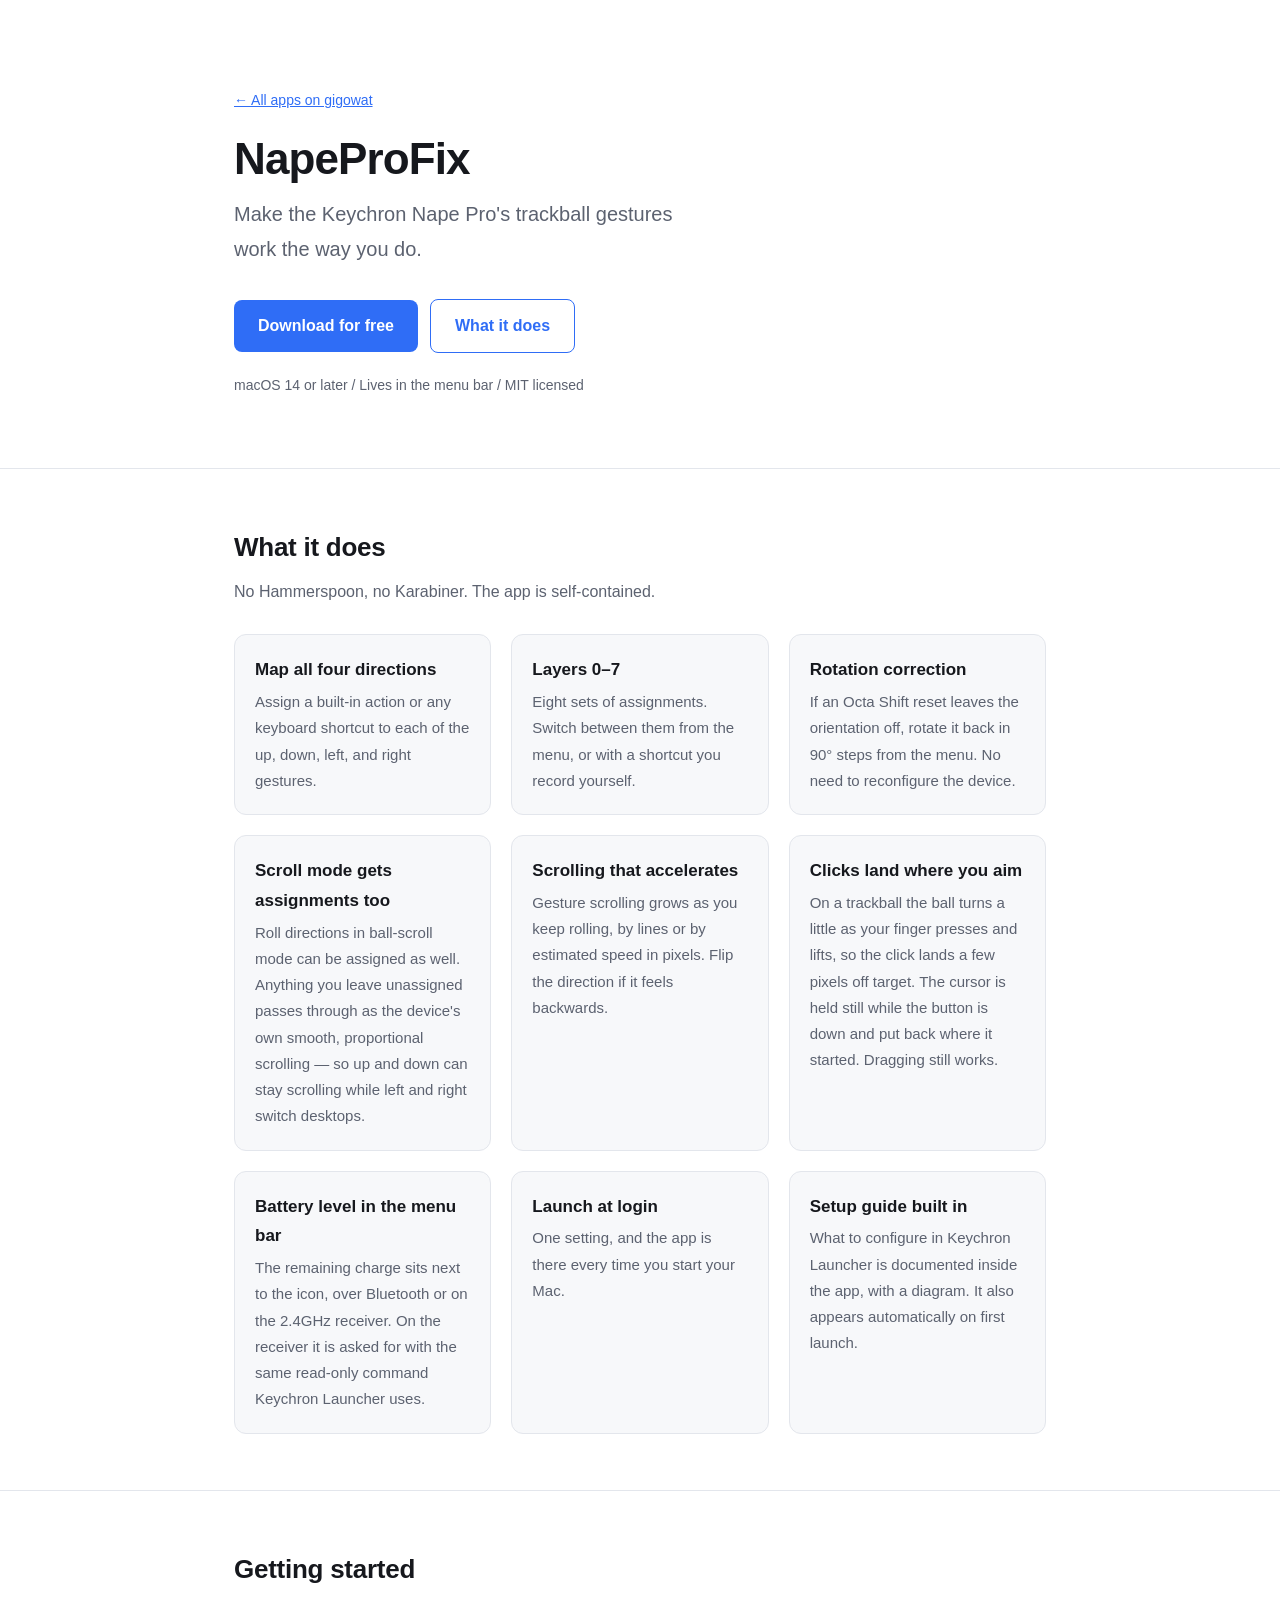
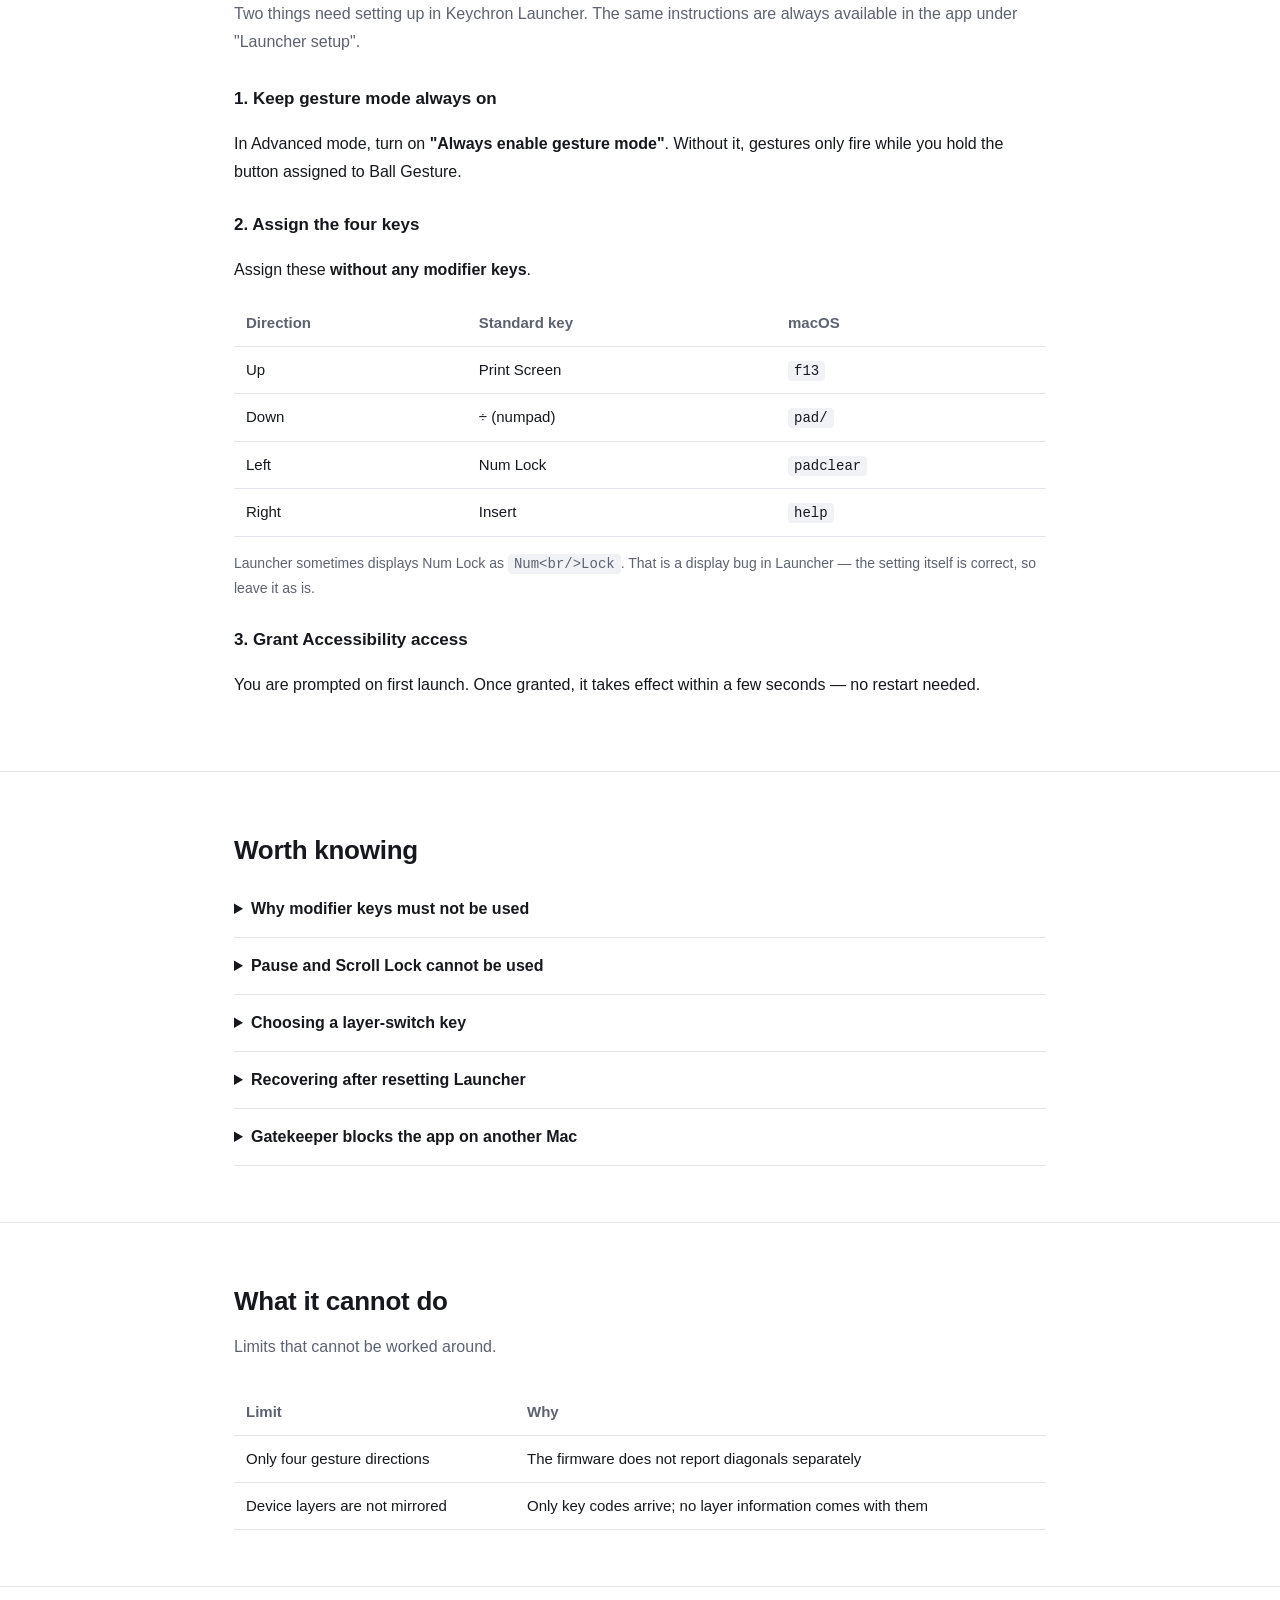
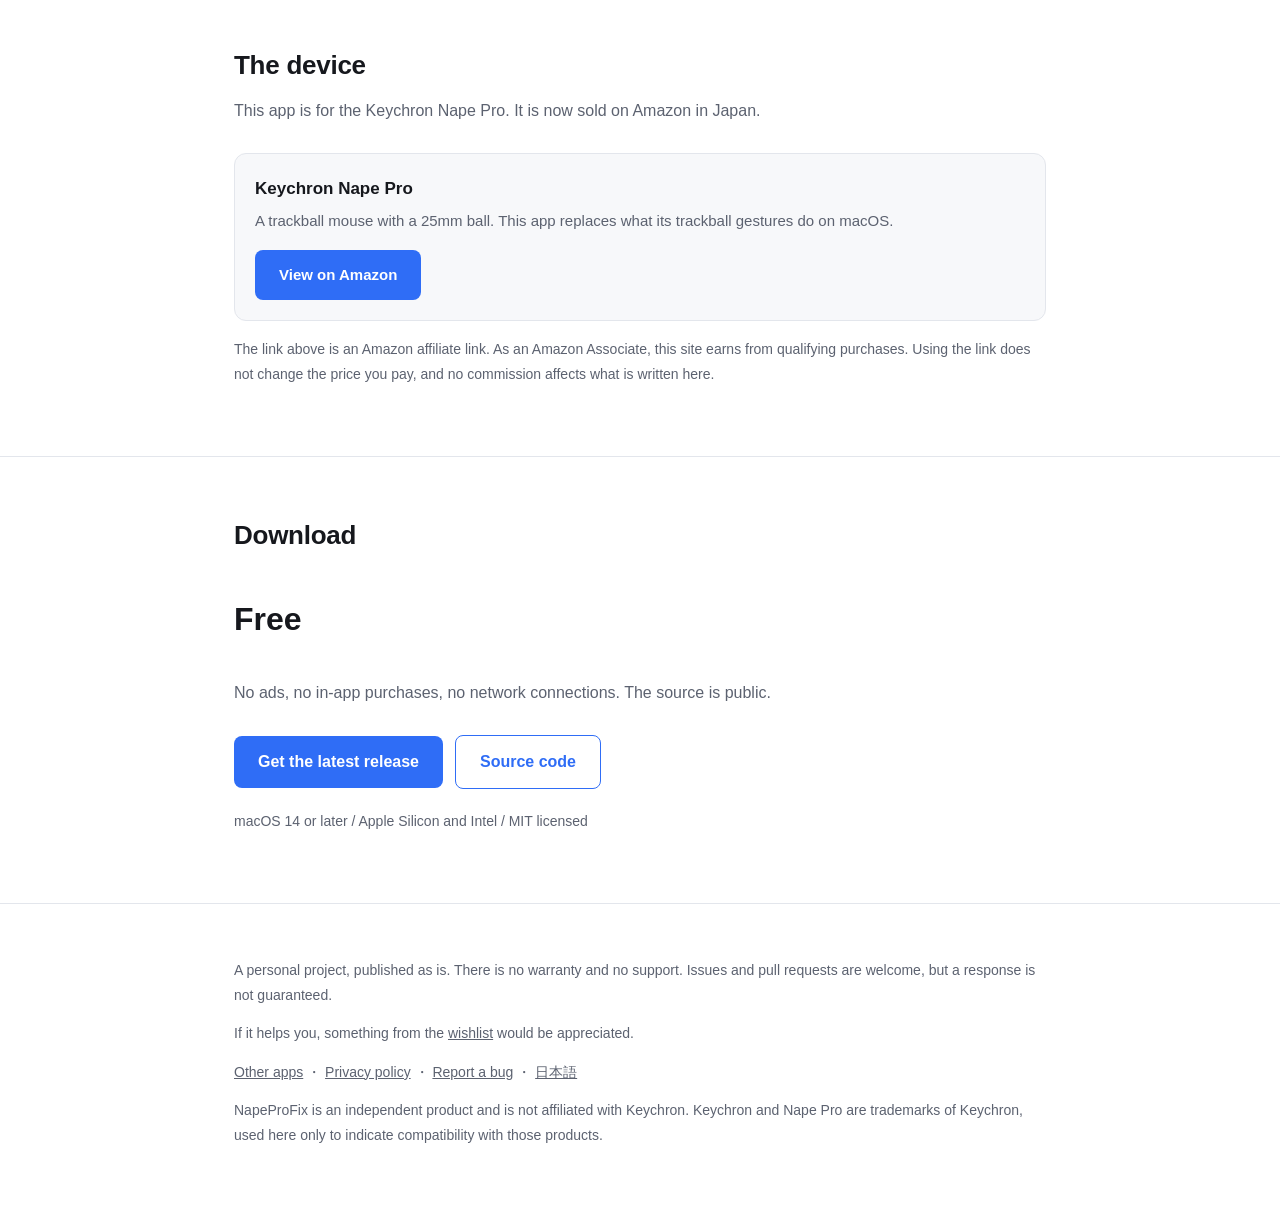
==== commit 2694e47c: "2.4GHz 受信機経由でも電池残量を読む Keychron Link-KM の raw HID（0xFF60）はマウス本体へのトンネルになっていて、 Keychron Launcher が Nape" ====
--- a/docs/index.en.html
+++ b/docs/index.en.html
@@ -21,6 +21,7 @@
 
 <header>
   <div class="wrap">
+    <p class="home-link" style="margin:0 0 20px;font-size:14px"><a href="https://gigowat.com/#napeprofix">← All apps on gigowat</a></p>
     <h1>NapeProFix</h1>
     <p class="tagline">Make the Keychron Nape Pro's trackball gestures<br>work the way you do.</p>
     <div class="cta">
@@ -62,7 +63,7 @@
       </div>
       <div class="card">
         <h3>Battery level in the menu bar</h3>
-        <p>The remaining charge sits next to the icon. Over Bluetooth it is read straight from the device's BLE Battery Service. On the dongle there is nothing to read, so nothing is shown.</p>
+        <p>The remaining charge sits next to the icon, over Bluetooth or on the 2.4GHz receiver. On the receiver it is asked for with the same read-only command Keychron Launcher uses.</p>
       </div>
       <div class="card">
         <h3>Launch at login</h3>
@@ -142,7 +143,6 @@
     <table>
       <tr><th>Limit</th><th>Why</th></tr>
       <tr><td>Only four gesture directions</td><td>The firmware does not report diagonals separately</td></tr>
-      <tr><td>No battery level on the dongle</td><td>It connects as USB HID without a battery usage page. Over Bluetooth the level is shown</td></tr>
       <tr><td>Device layers are not mirrored</td><td>Only key codes arrive; no layer information comes with them</td></tr>
     </table>
   </div>
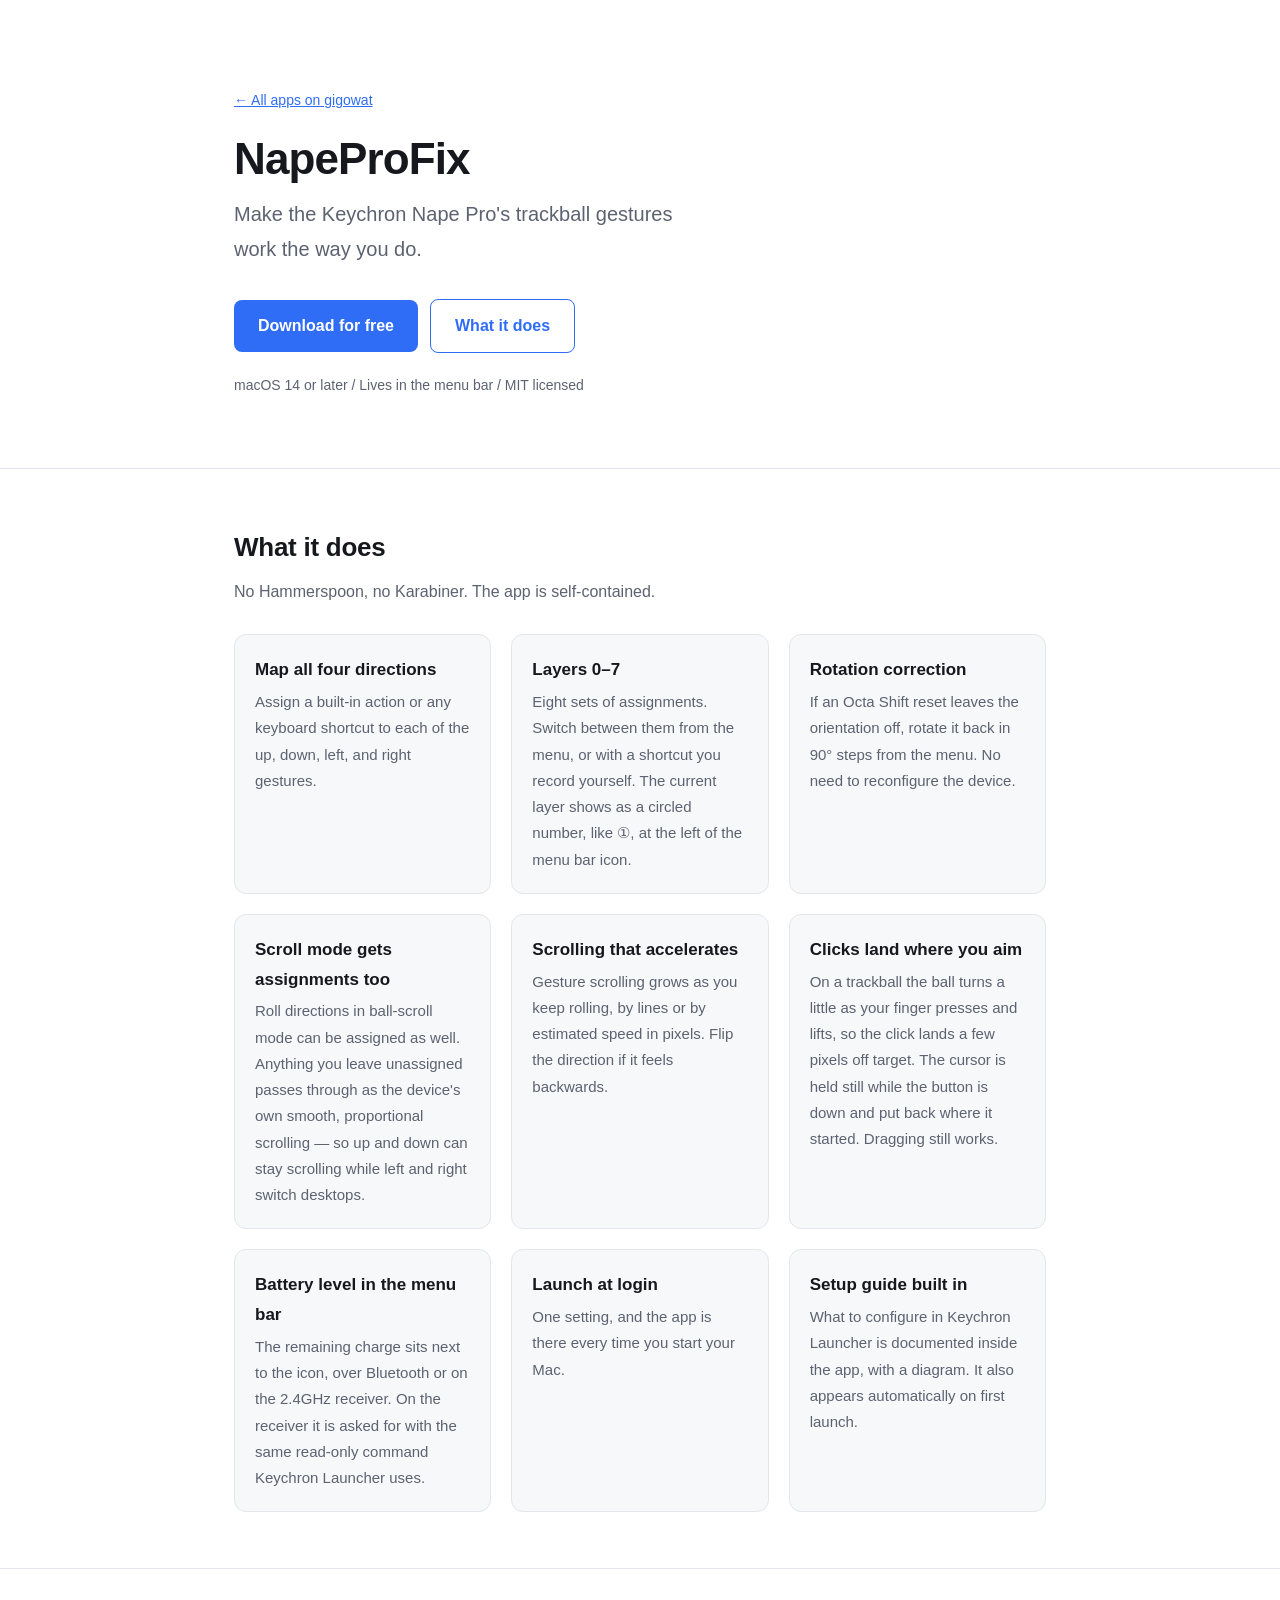
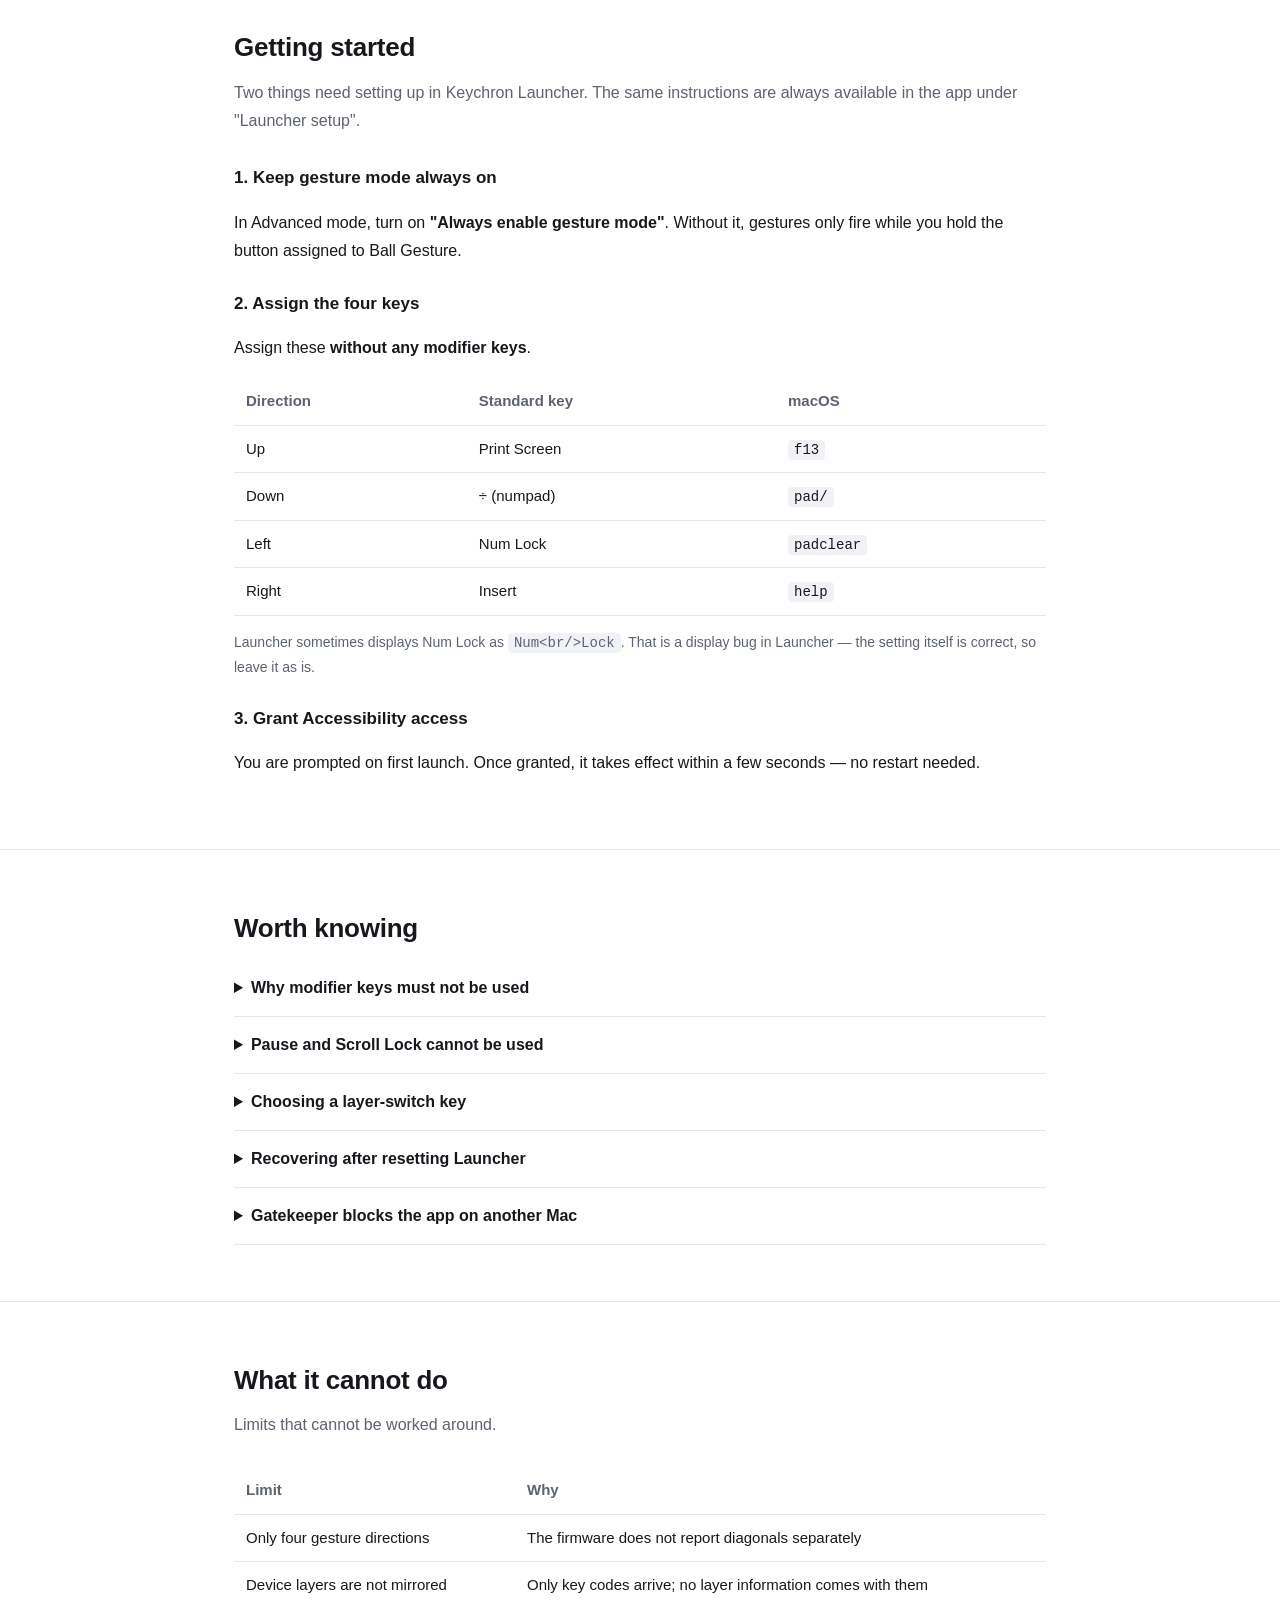
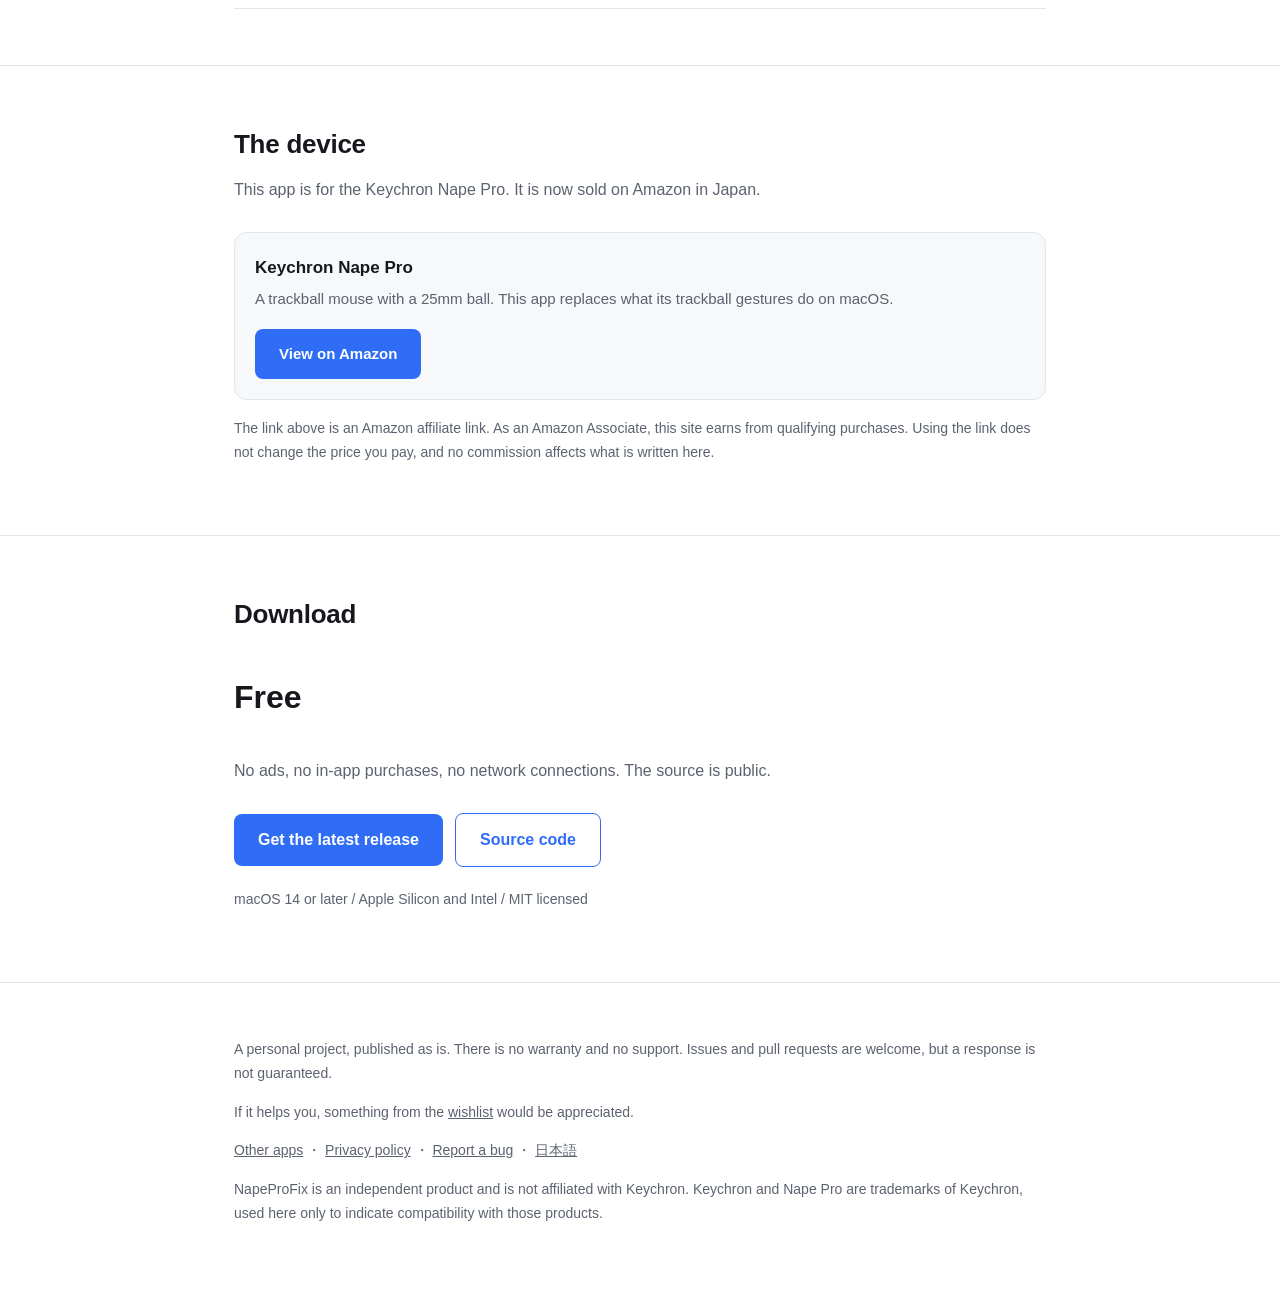
==== commit da9855bc: "1.7.0 にする 2.4GHz 受信機経由の電池残量と、アイコンのレイヤー番号表示を含む。 製品ページのレイヤーの説明にも丸数字の表示を追記する。  Co-Authored-By: Claude O" ====
--- a/docs/index.en.html
+++ b/docs/index.en.html
@@ -43,7 +43,7 @@
       </div>
       <div class="card">
         <h3>Layers 0–7</h3>
-        <p>Eight sets of assignments. Switch between them from the menu, or with a shortcut you record yourself.</p>
+        <p>Eight sets of assignments. Switch between them from the menu, or with a shortcut you record yourself. The current layer shows as a circled number, like ①, at the left of the menu bar icon.</p>
       </div>
       <div class="card">
         <h3>Rotation correction</h3>
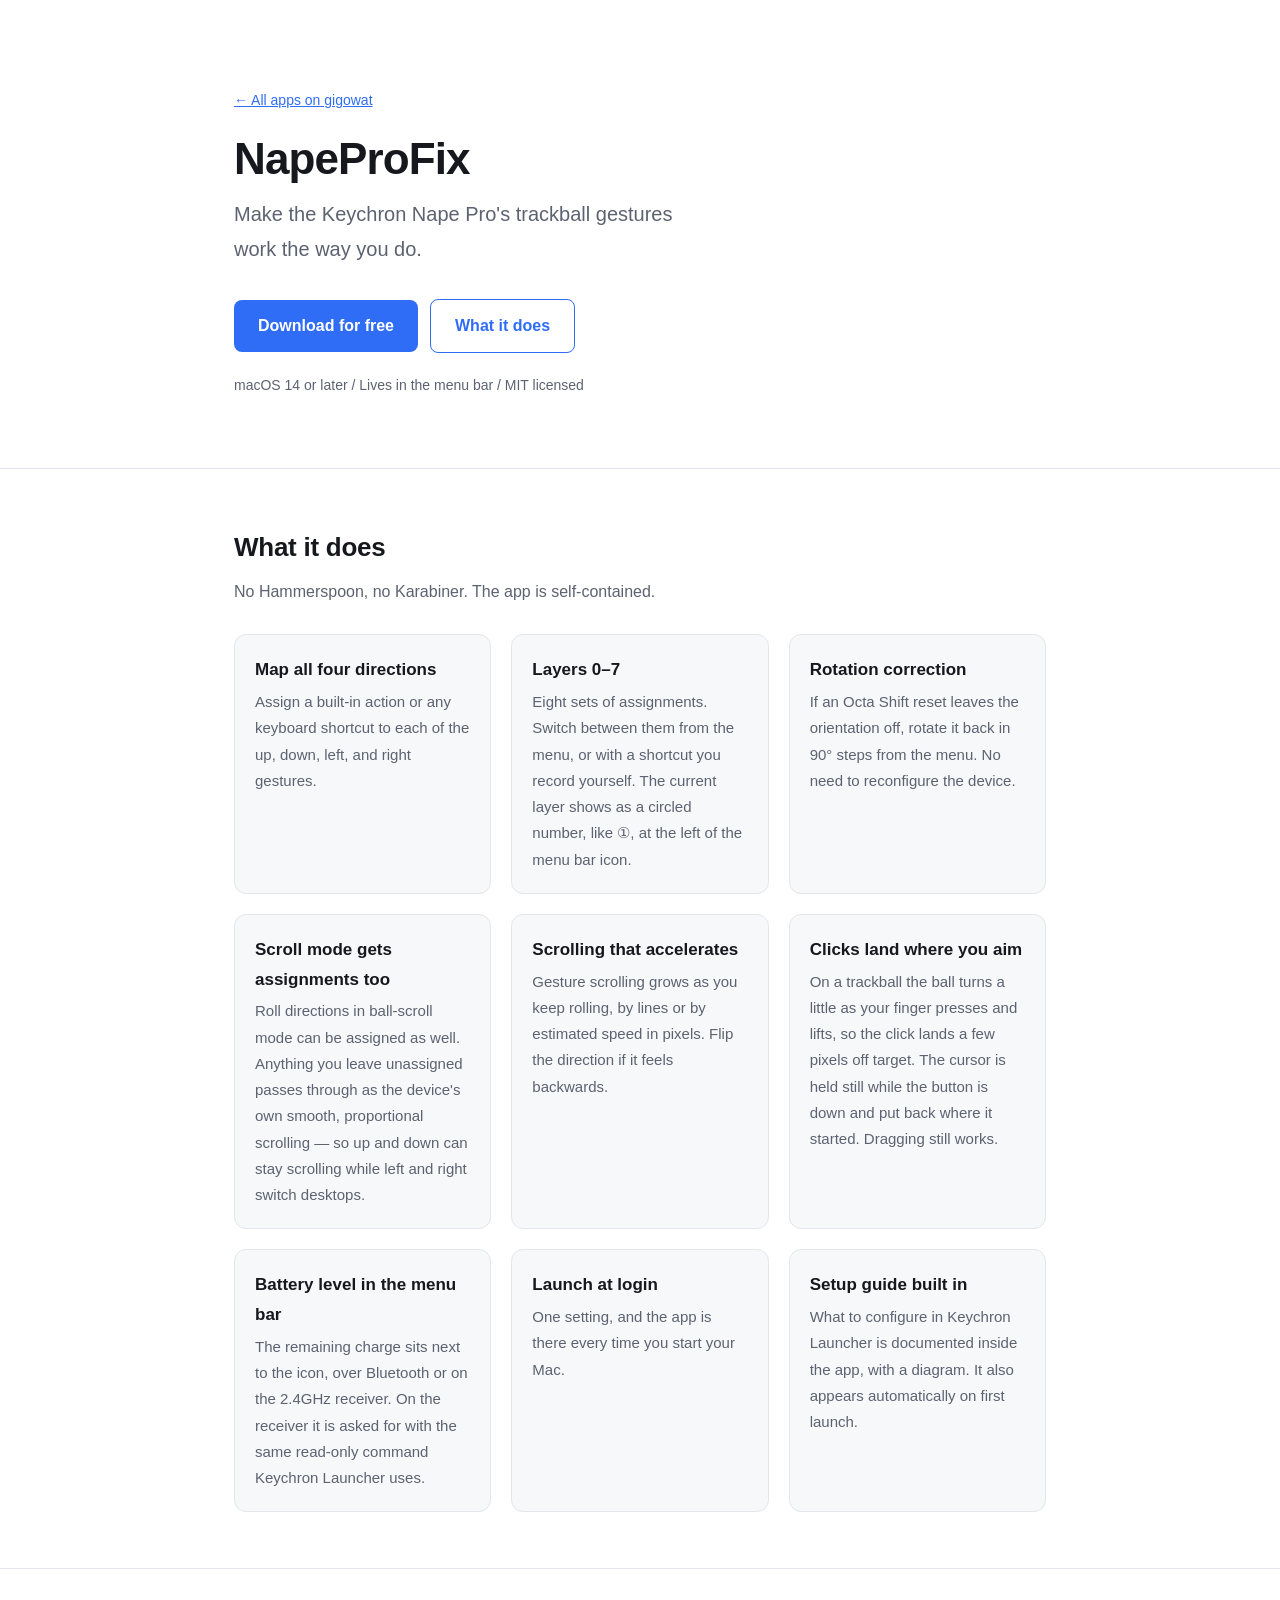
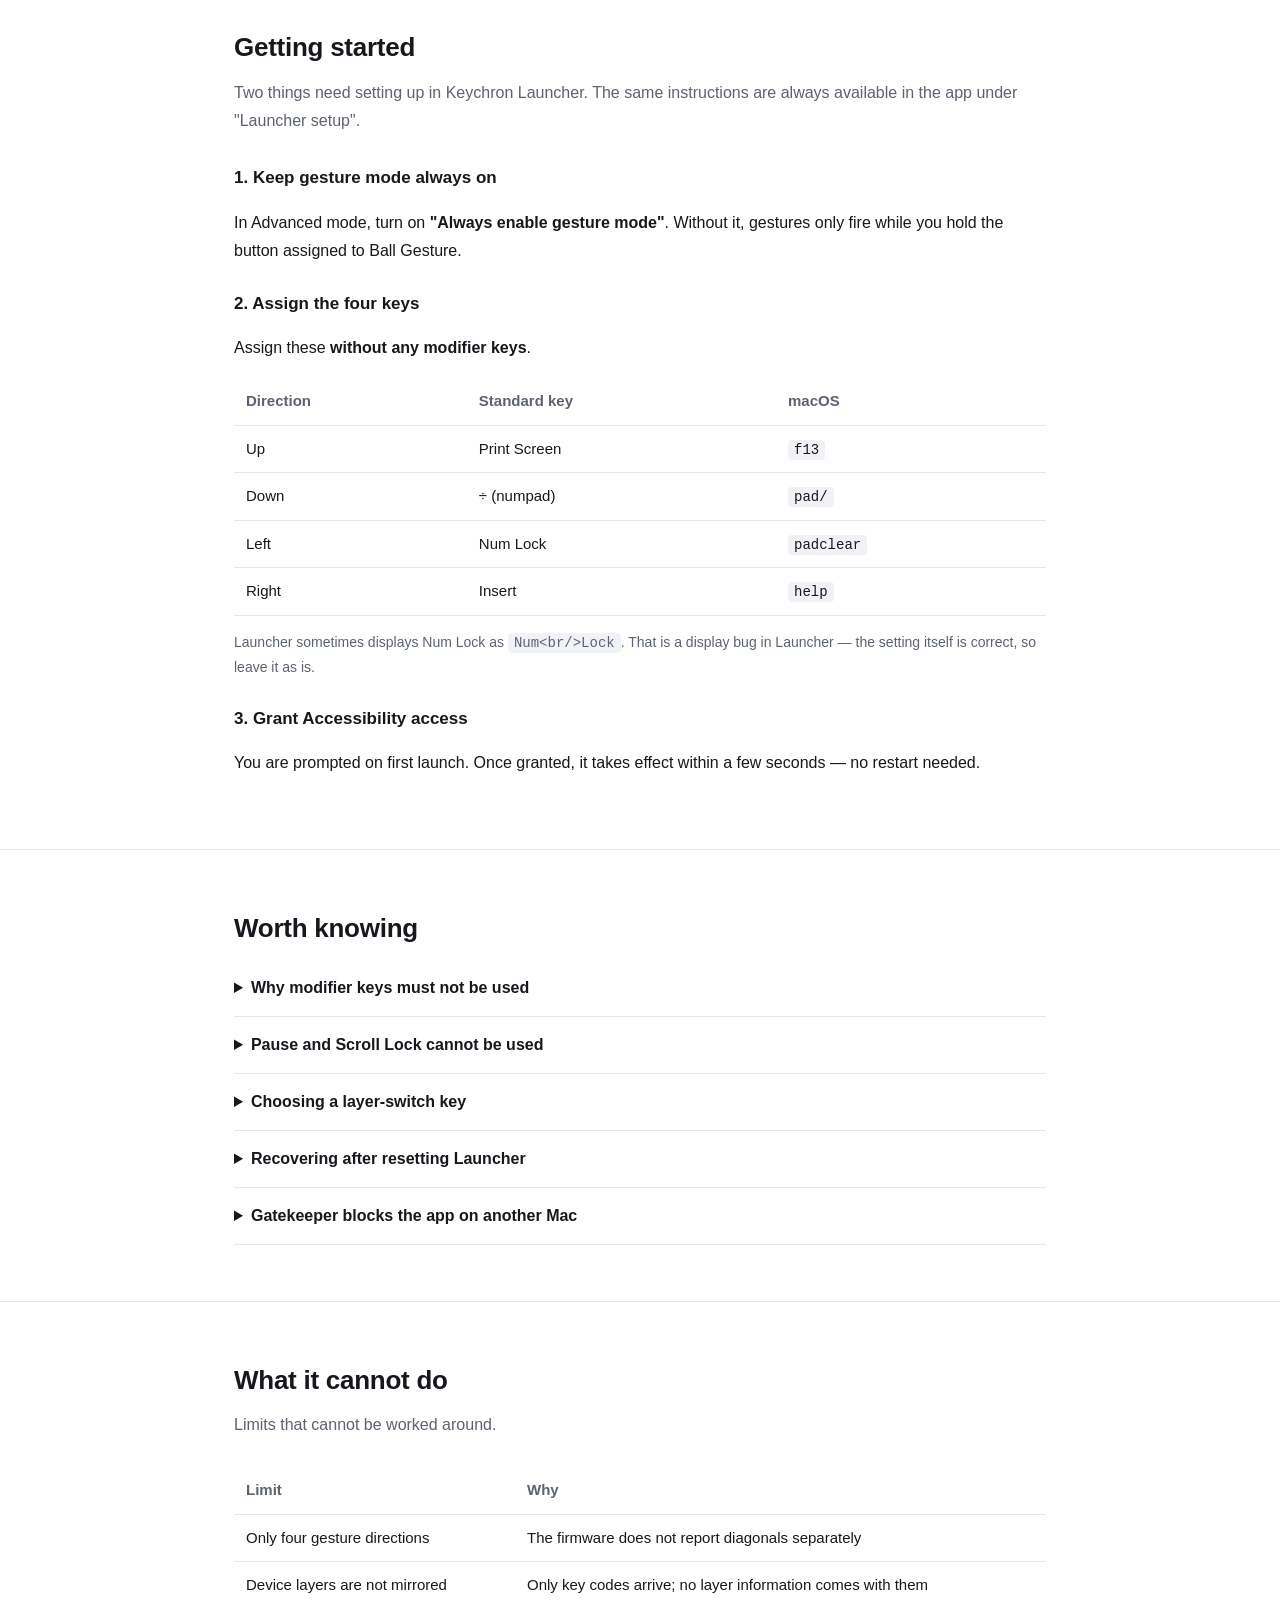
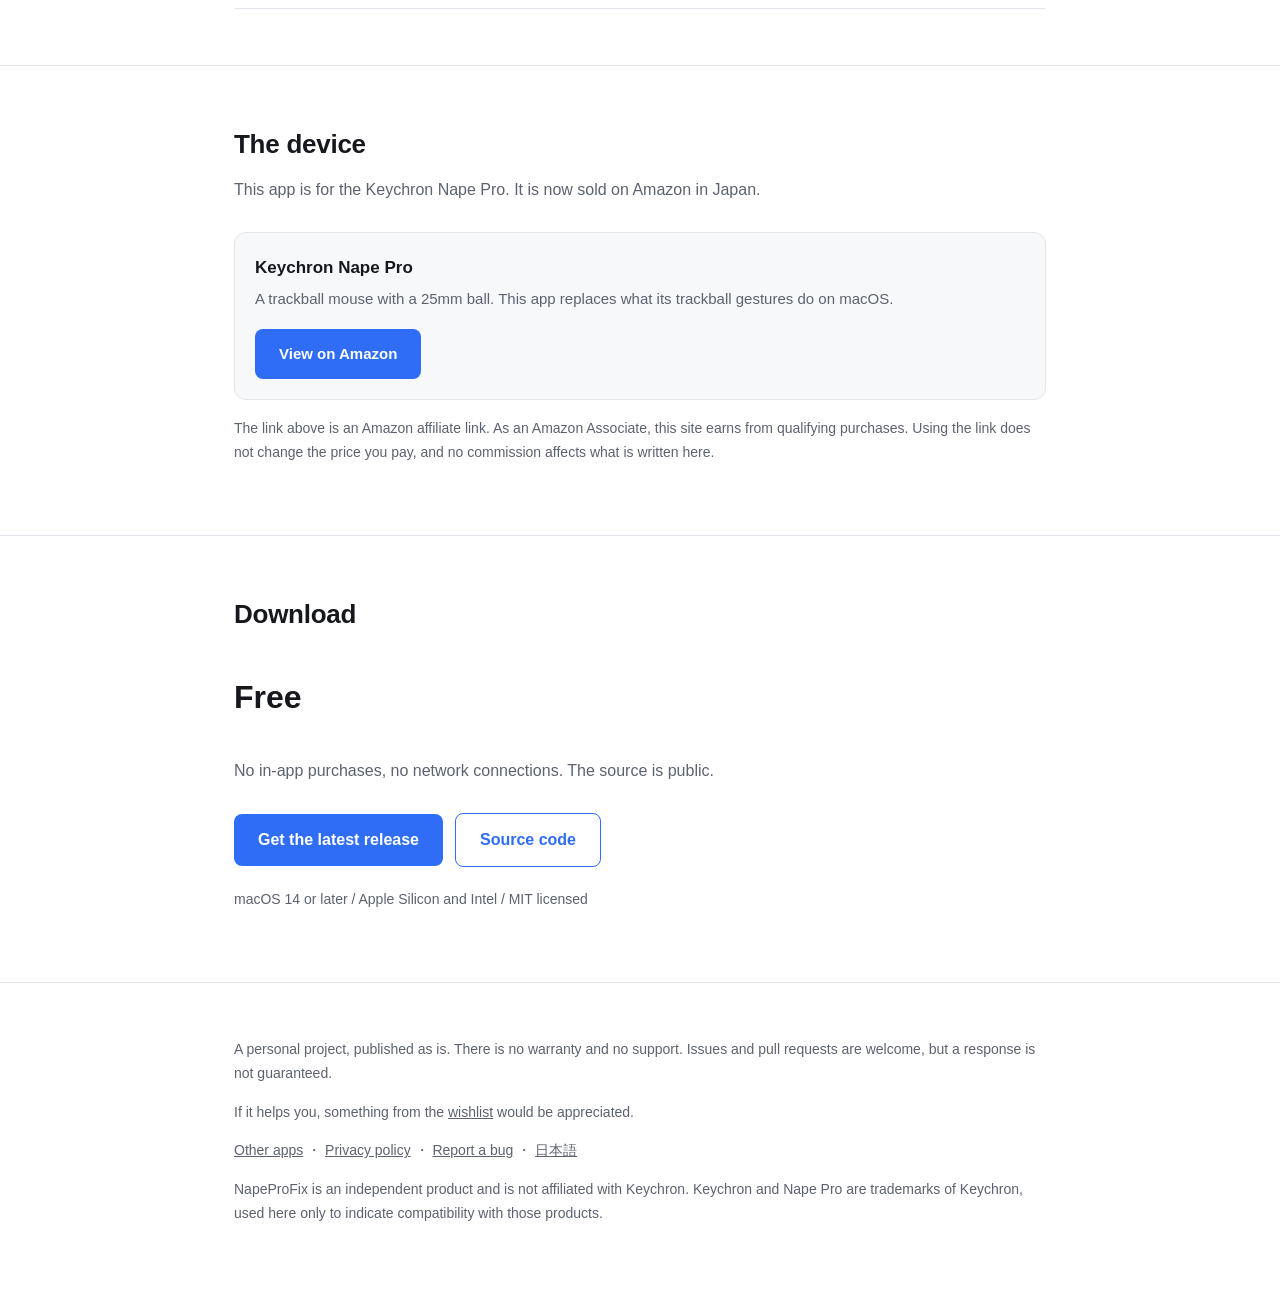
==== commit 7eb1ab10: "「広告なし」の表記を製品ページから外した 「広告なし」「アプリ内広告もありません」に当たる言い回しを日本語・英語とも削除。 サーバーの配信中のページには同じ修正を反映済み。  Co-Authored-" ====
--- a/docs/index.en.html
+++ b/docs/index.en.html
@@ -4,7 +4,7 @@
 <meta charset="utf-8">
 <meta name="viewport" content="width=device-width, initial-scale=1">
 <title>NapeProFix — Customize the trackball gestures on the Keychron Nape Pro</title>
-<meta name="description" content="A macOS menu bar app that maps the Keychron Nape Pro's four trackball gestures to built-in actions or any keyboard shortcut. No Hammerspoon, no Karabiner. Free, ad-free, and makes no network connections.">
+<meta name="description" content="A macOS menu bar app that maps the Keychron Nape Pro's four trackball gestures to built-in actions or any keyboard shortcut. No Hammerspoon, no Karabiner. Free, and makes no network connections.">
 <link rel="canonical" href="https://napeprofix.gigowat.com/index.en.html">
 <link rel="alternate" hreflang="ja" href="https://napeprofix.gigowat.com/index.ja.html">
 <link rel="alternate" hreflang="en" href="https://napeprofix.gigowat.com/index.en.html">
@@ -165,7 +165,7 @@
   <div class="wrap">
     <h2>Download</h2>
     <p class="price">Free</p>
-    <p class="lede">No ads, no in-app purchases, no network connections. The source is public.</p>
+    <p class="lede">No in-app purchases, no network connections. The source is public.</p>
     <div class="cta">
       <a class="button" href="https://github.com/jprabadi-ship-it/NapeProFix/releases/latest">Get the latest release</a>
       <a class="button secondary" href="https://github.com/jprabadi-ship-it/NapeProFix">Source code</a>
